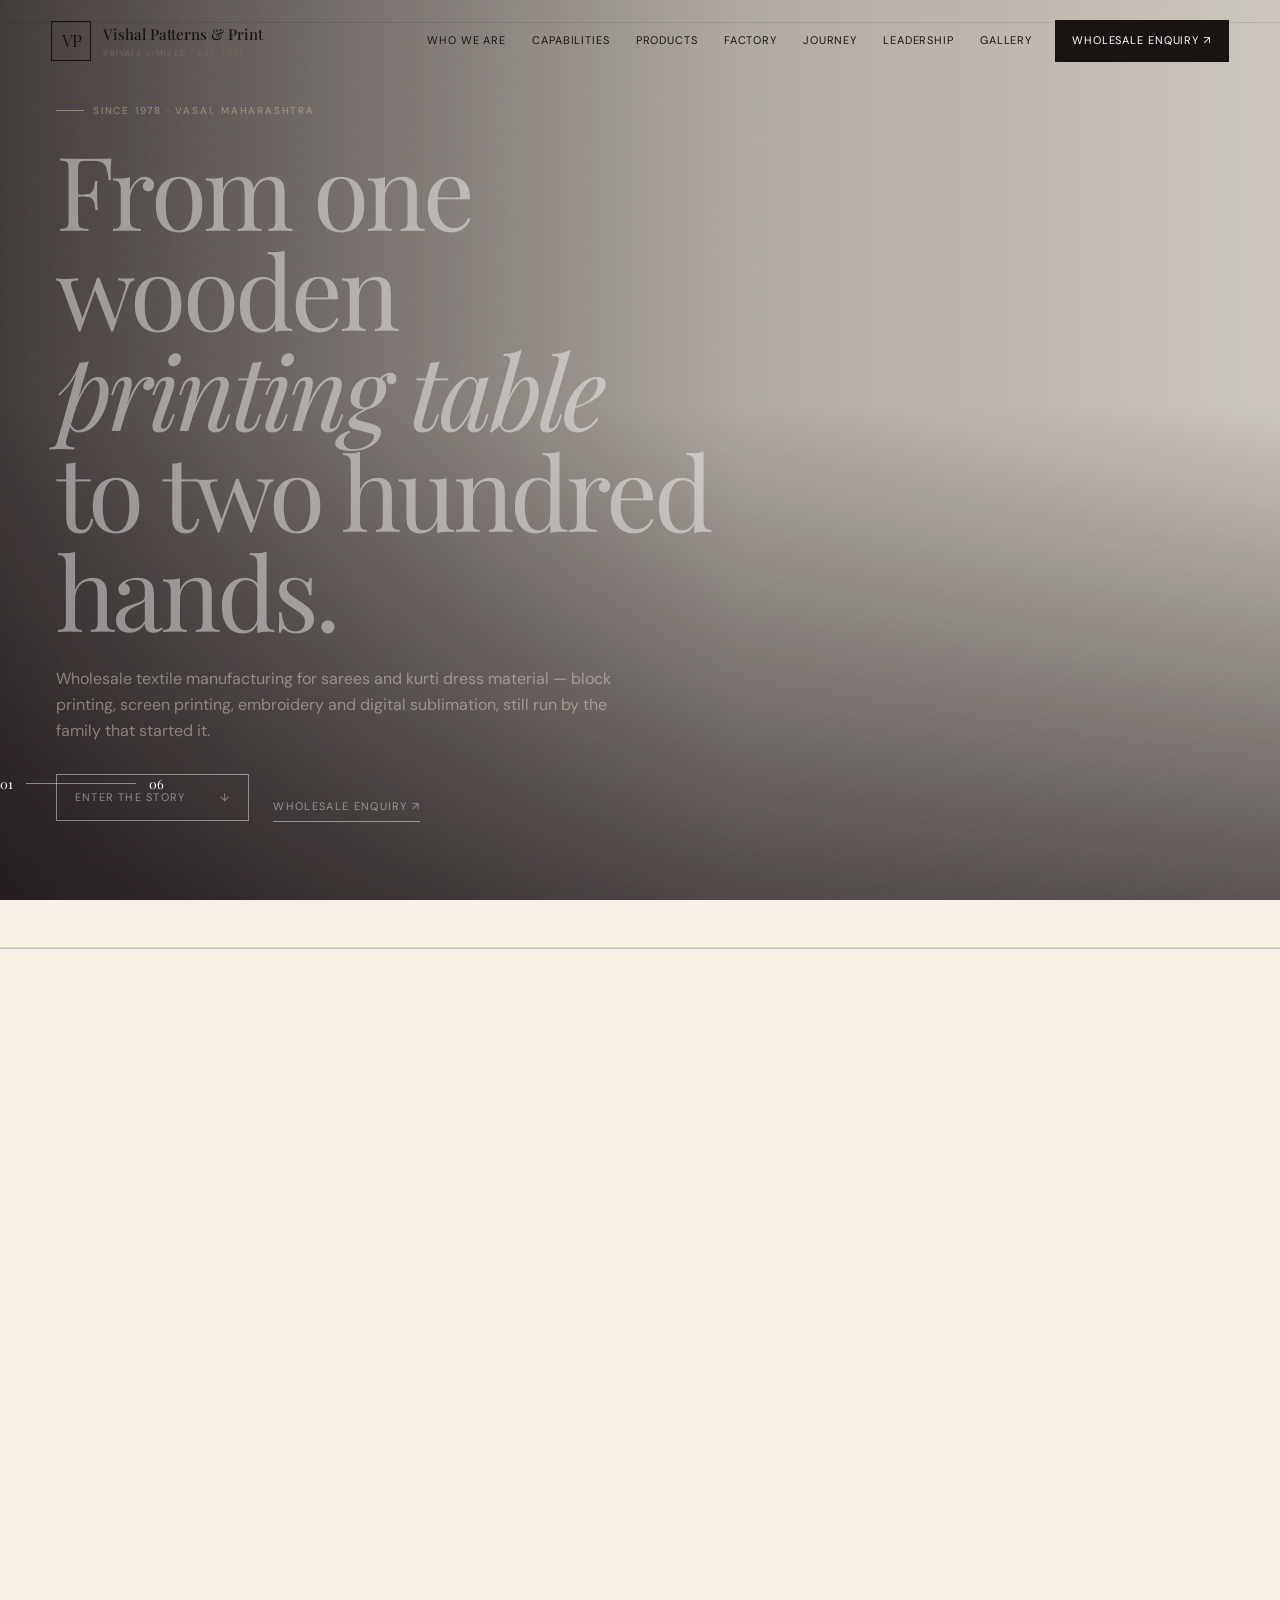
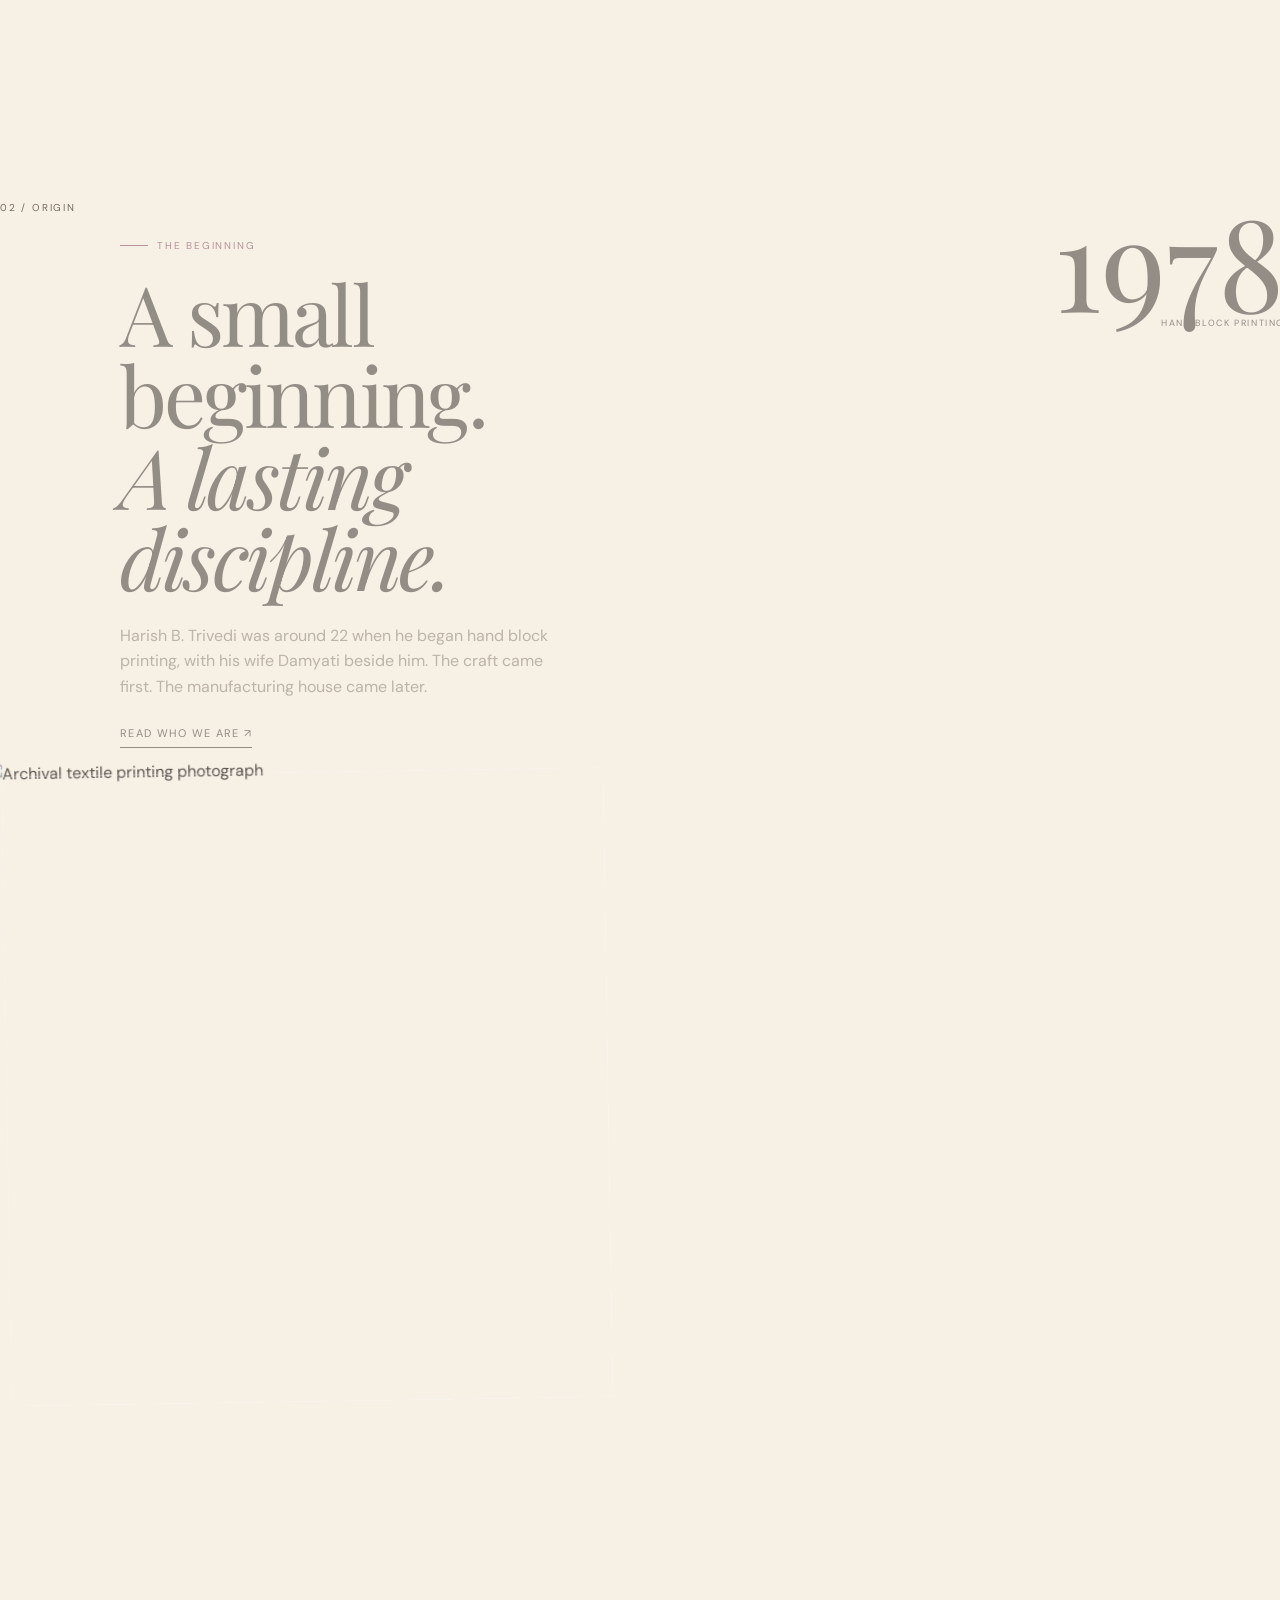
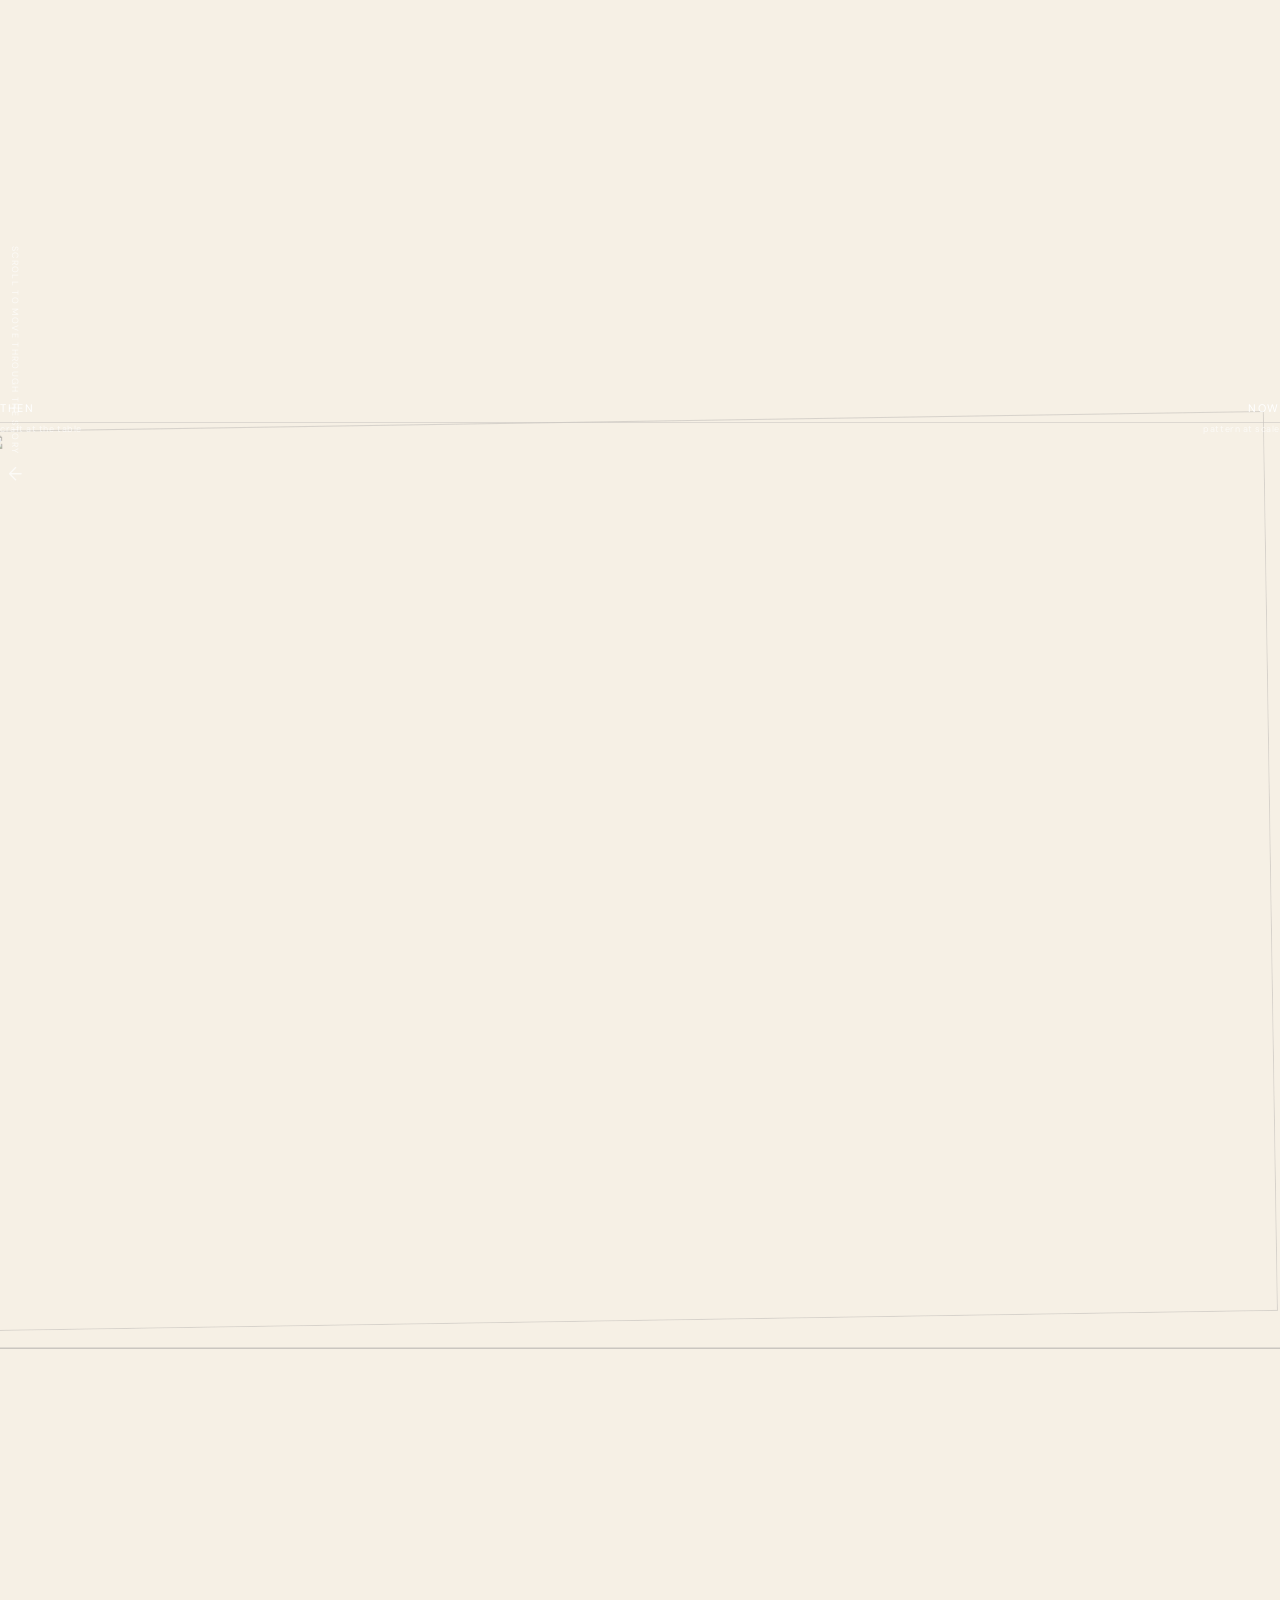
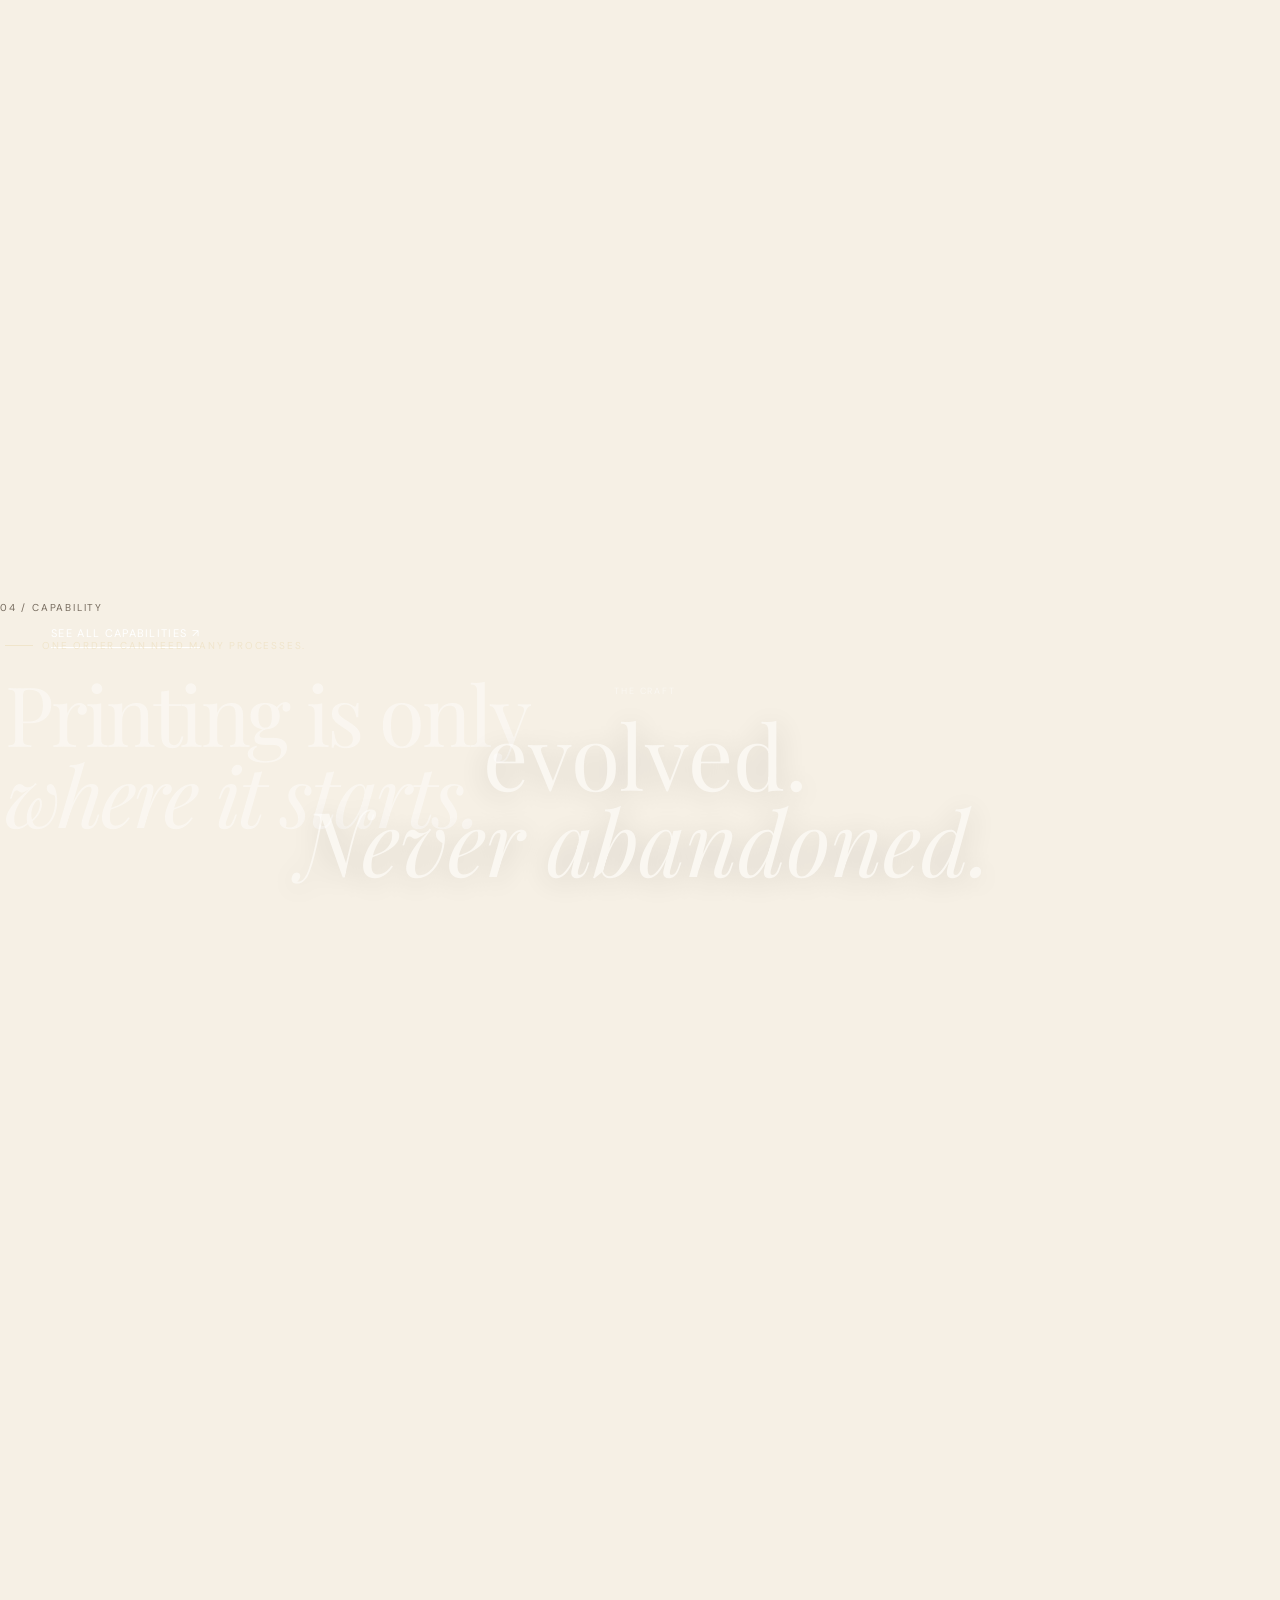
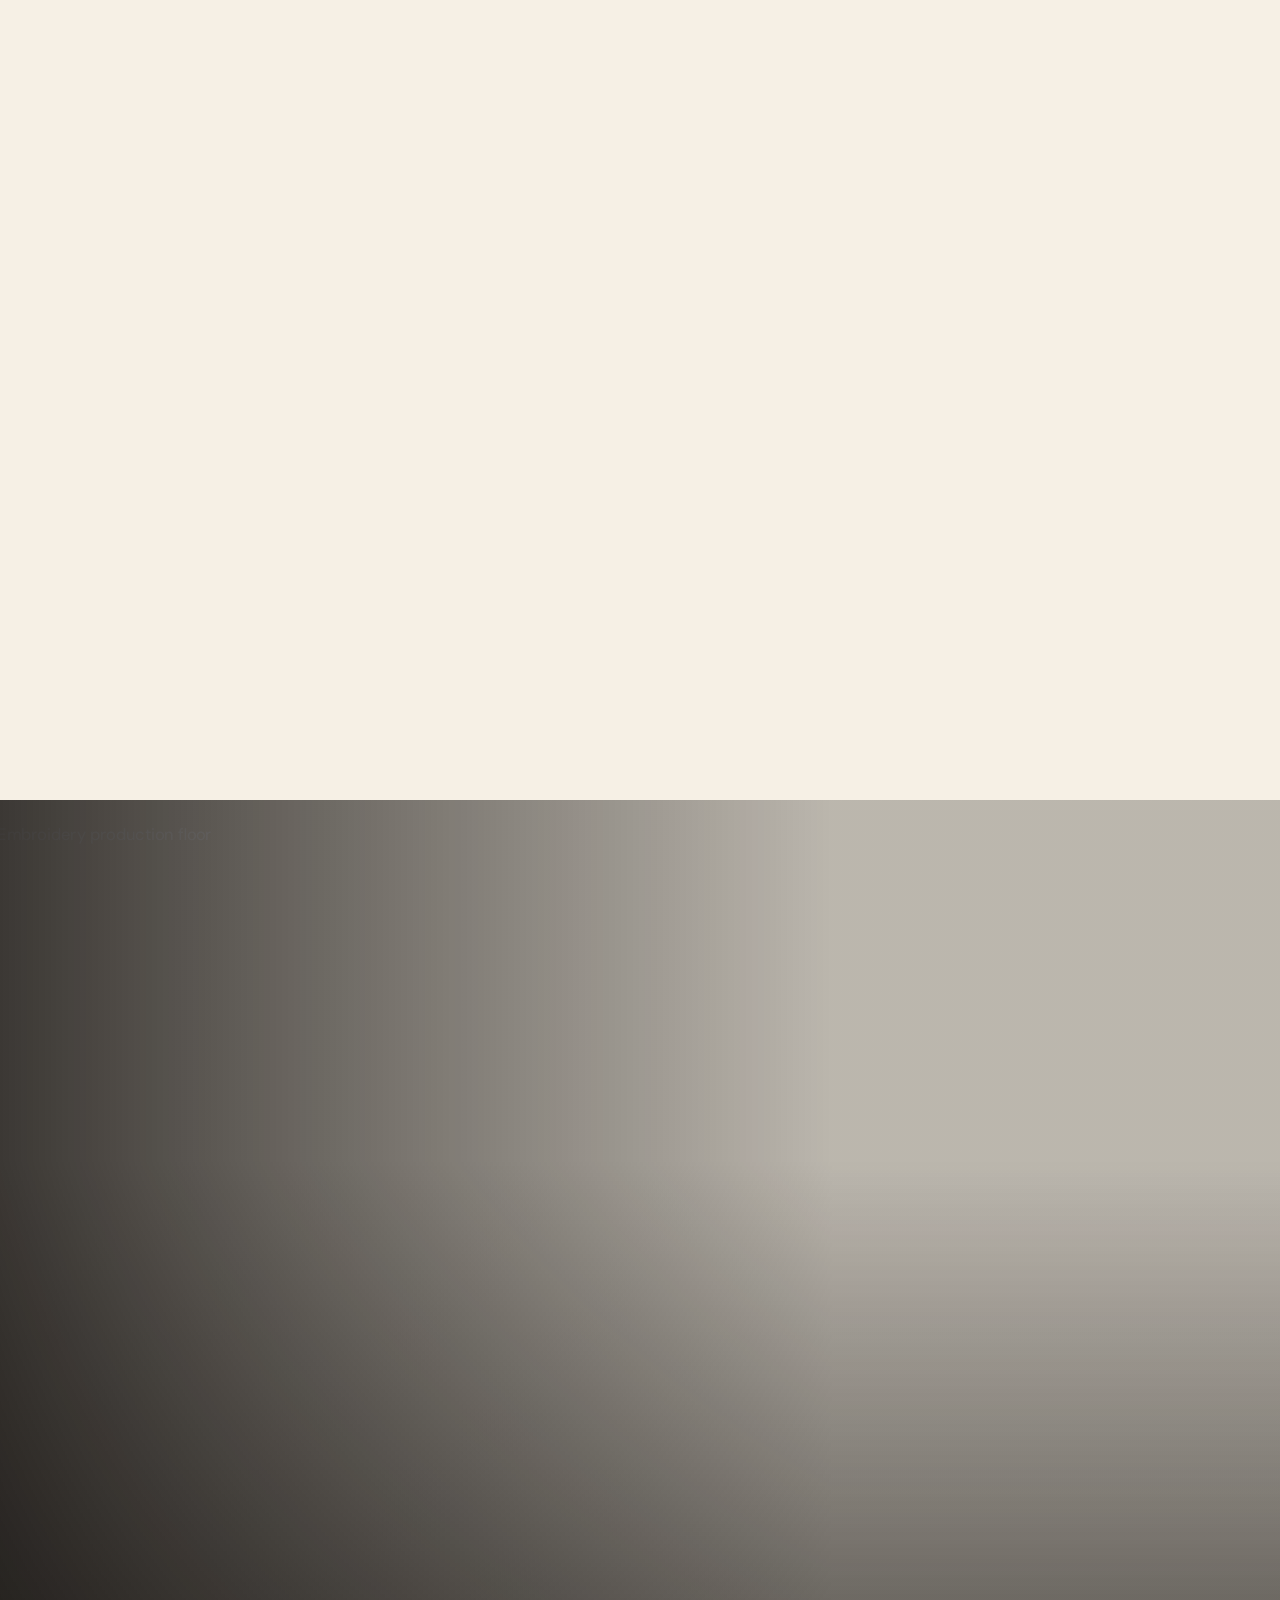
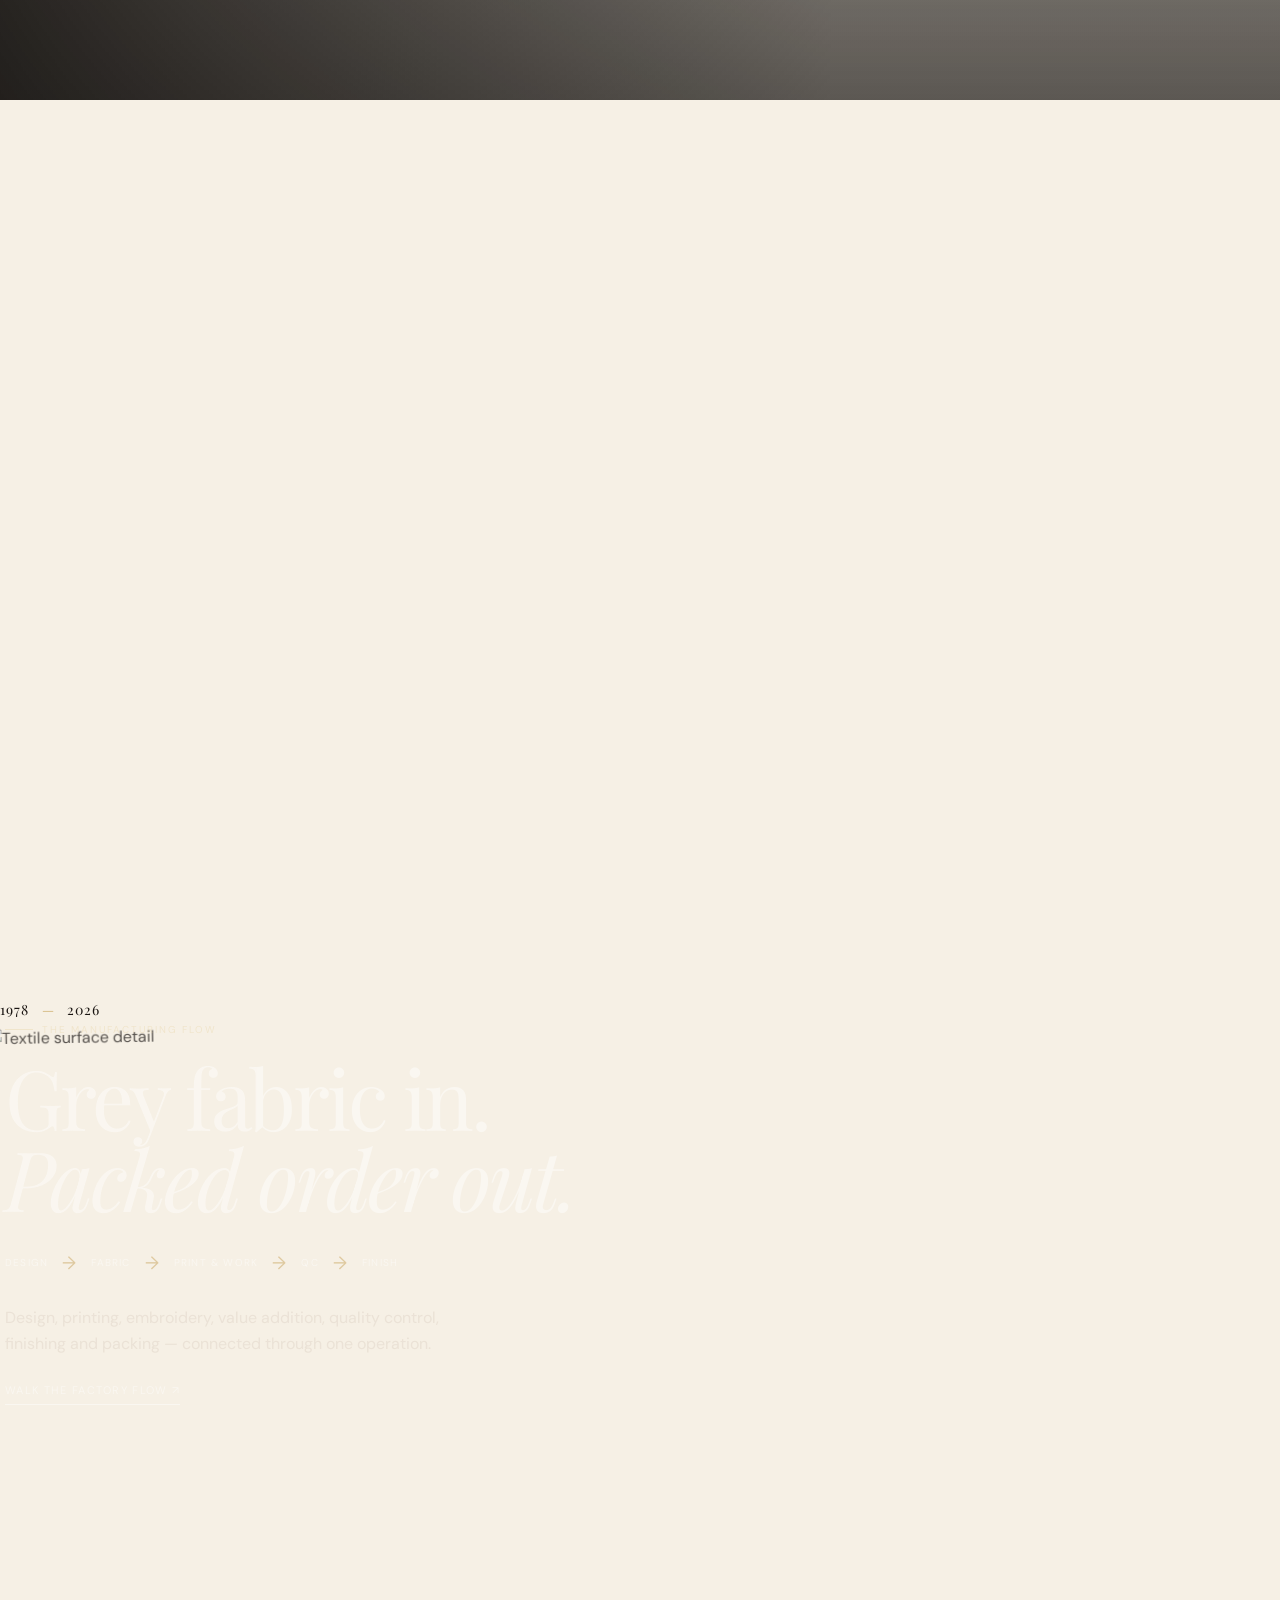
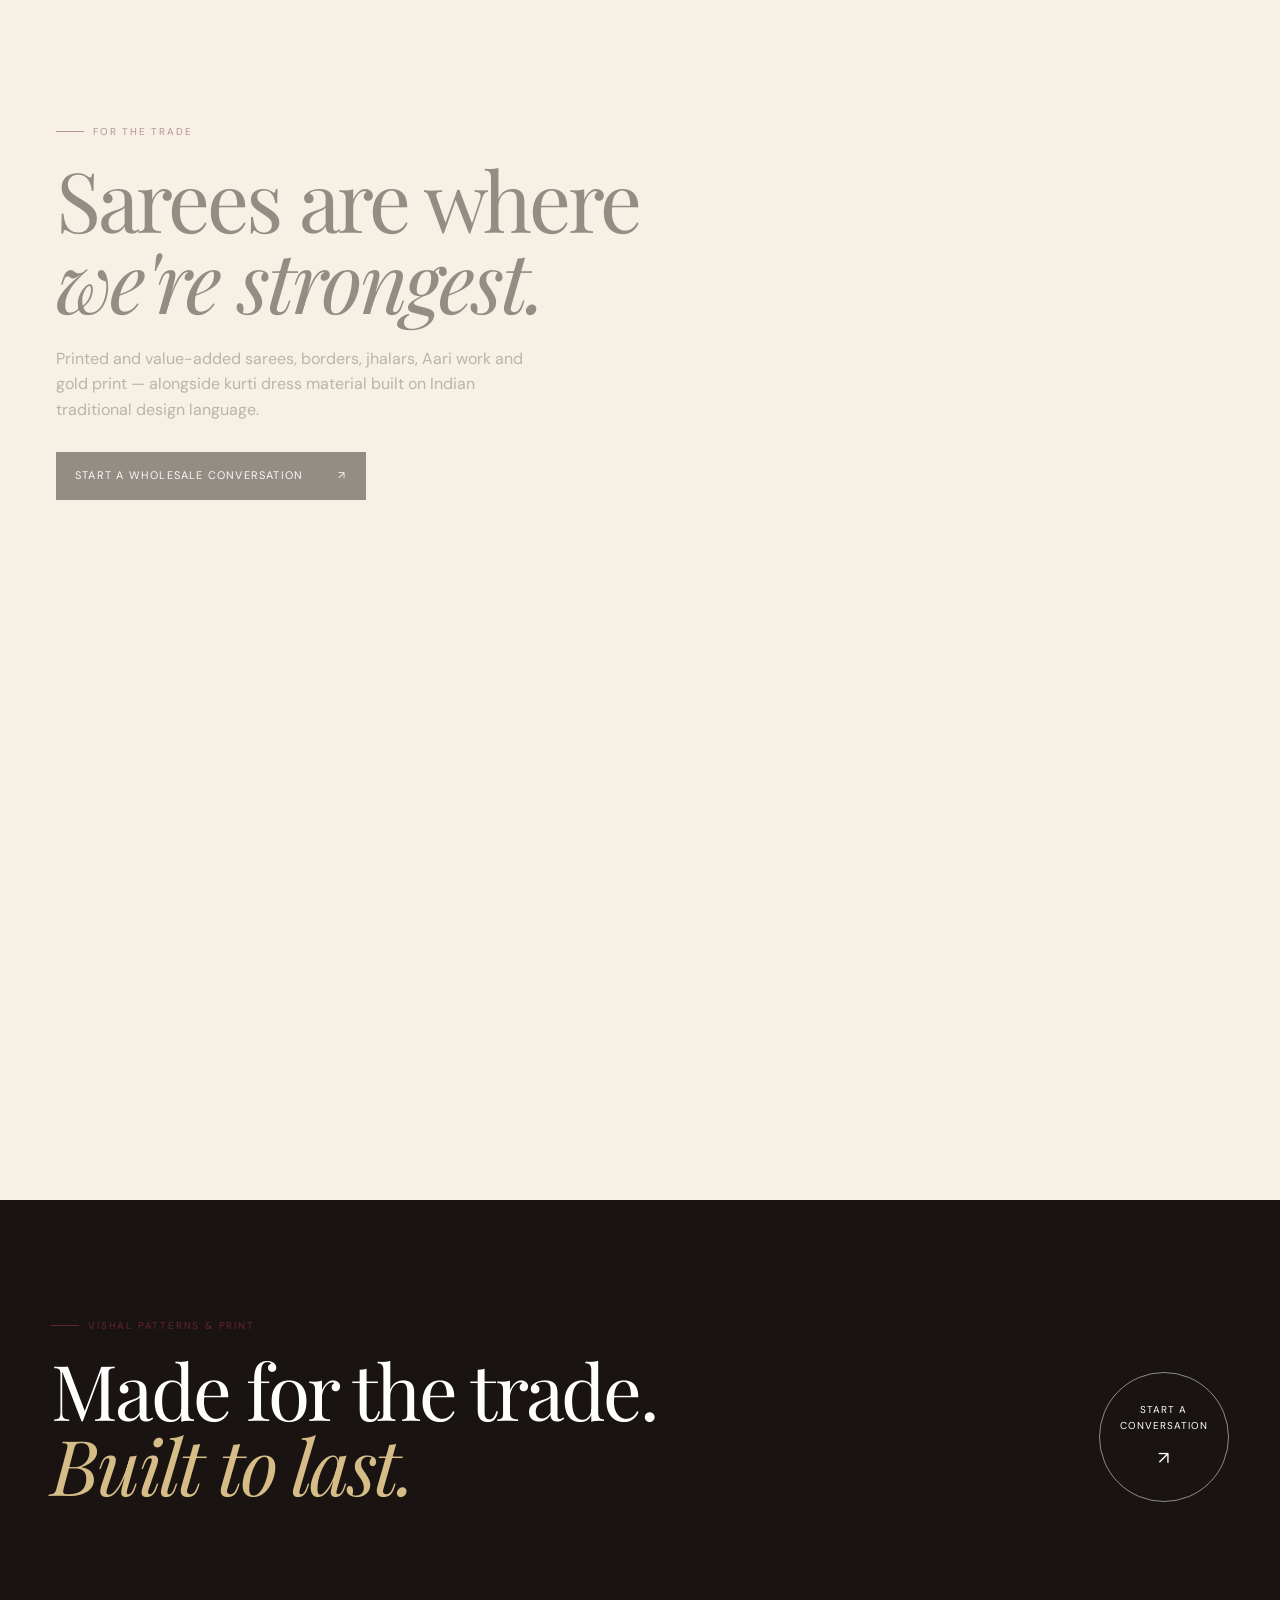
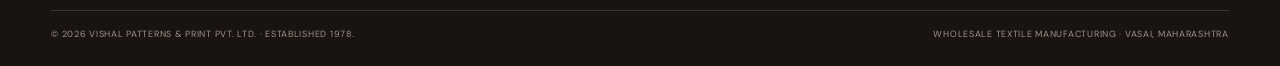
==== index.html @ 8a01917a "Add files via upload" ====
<!doctype html><html lang="en"><head><meta charset="utf-8"><meta name="viewport" content="width=device-width,initial-scale=1"><title>Vishal Patterns & Print — Wholesale Textile Manufacturing Since 1978</title><meta name="description" content="Wholesale saree and kurti fabric manufacturing from Vasai, Maharashtra. A family-run textile manufacturing house since 1978."><link rel="stylesheet" href="style.css"><link rel="preconnect" href="https://fonts.googleapis.com"><link rel="preconnect" href="https://fonts.gstatic.com" crossorigin><link href="https://fonts.googleapis.com/css2?family=DM+Sans:wght@400;500;600&family=Playfair+Display:ital,wght@0,400;0,500;0,600;1,400;1,500&display=swap" rel="stylesheet"></head><body class="home"><nav class="nav" data-nav><a class="brand" href="index.html"><span class="brand-mark">VP</span><span class="brand-copy"><b>Vishal Patterns &amp; Print</b><small>PRIVATE LIMITED · EST. 1978</small></span></a><div class="nav-links"><a href="about.html" class="">Who We Are</a><a href="capabilities.html" class="">Capabilities</a><a href="products.html" class="">Products</a><a href="factory.html" class="">Factory</a><a href="journey.html" class="">Journey</a><a href="leadership.html" class="">Leadership</a><a href="gallery.html" class="">Gallery</a><a href="contact.html" class="nav-cta">Wholesale enquiry <i>↗</i></a></div><button class="nav-burger" aria-label="Open menu"><span></span><span></span><span></span></button></nav><div class="mobile-panel" data-mobile><a href="about.html">Who We Are<span>↗</span></a><a href="capabilities.html">Capabilities<span>↗</span></a><a href="products.html">Products<span>↗</span></a><a href="factory.html">Factory<span>↗</span></a><a href="journey.html">Journey<span>↗</span></a><a href="leadership.html">Leadership<span>↗</span></a><a href="gallery.html">Gallery<span>↗</span></a><a class="mobile-cta" href="contact.html">Wholesale enquiry <span>↗</span></a></div><main><section class="film-hero scene" data-scene data-pin><div class="scene-bg depth-bg"><img src="assets/family-first-factory.jpg" alt=""></div><div class="film-wash"></div><div class="hero-grain"></div><div class="hero-copy depth-fg"><span class="eyebrow light">Since 1978 · Vasai, Maharashtra</span><h1>From one wooden<br><i>printing table</i><br>to two hundred hands.</h1><p>Wholesale textile manufacturing for sarees and kurti dress material — block printing, screen printing, embroidery and digital sublimation, still run by the family that started it.</p><div class="hero-actions"><a class="btn light-btn" href="about.html">Enter the story <span>↓</span></a><a class="text-link light" href="contact.html">Wholesale enquiry ↗</a></div></div><div class="hero-index"><span>01</span><i></i><span>06</span></div><div class="scroll-note"><span>Scroll to move through the story</span><b>↓</b></div></section><section class="cinema scene cream-scene" data-scene data-pin><div class="scene-number">02 / ORIGIN</div><div class="scene-copy left depth-fg"><span class="eyebrow">The beginning</span><h2>A small beginning.<br><i>A lasting discipline.</i></h2><p>Harish B. Trivedi was around 22 when he began hand block printing, with his wife Damyati beside him. The craft came first. The manufacturing house came later.</p><a class="text-link" href="about.html">Read who we are ↗</a></div><div class="origin-photo depth-mid"><img src="assets/block-saree.jpg" alt="Archival textile printing photograph"></div><div class="origin-detail depth-fg"><span>1978</span><small>hand block printing</small></div></section><section class="compare-film scene" data-scene data-pin><div class="compare-old depth-bg"><img src="assets/block-saree.jpg" alt=""></div><div class="compare-new depth-mid"><img src="assets/fabric-detail-01.jpg" alt=""></div><div class="compare-line"></div><div class="compare-label old">THEN <small>craft at the table</small></div><div class="compare-label new">NOW <small>pattern at scale</small></div><div class="compare-title depth-fg"><span>THE CRAFT</span><strong>evolved.<br><i>Never abandoned.</i></strong></div></section><section class="process-film scene wine-scene" data-scene data-pin><div class="scene-number">04 / CAPABILITY</div><div class="process-intro depth-fg"><span class="eyebrow light">One order can need many processes.</span><h2>Printing is only<br><i>where it starts.</i></h2></div><div class="process-stack depth-mid"><article><span>01</span><b>Screen &amp; pigment</b><em>production-scale printing</em></article><article><span>02</span><b>Digital sublimation</b><em>fine, detailed colour</em></article><article><span>03</span><b>Computer embroidery</b><em>borders &amp; motifs</em></article><article><span>04</span><b>Aari &amp; chain stitch</b><em>surface value addition</em></article></div><a class="text-link light process-link" href="capabilities.html">See all capabilities ↗</a></section><section class="factory-film scene" data-scene data-pin><div class="factory-image depth-bg"><img src="assets/embroidery-unit.jpg" alt="Embroidery production floor"></div><div class="factory-overlay"></div><div class="factory-copy depth-fg"><span class="eyebrow light">The manufacturing flow</span><h2>Grey fabric in.<br><i>Packed order out.</i></h2><div class="flow-line"><span>Design</span><i>→</i><span>Fabric</span><i>→</i><span>Print &amp; work</span><i>→</i><span>QC</span><i>→</i><span>Finish</span></div><p>Design, printing, embroidery, value addition, quality control, finishing and packing — connected through one operation.</p><a class="text-link light" href="factory.html">Walk the factory flow ↗</a></div></section><section class="final-film scene cream-scene" data-scene data-pin><div class="final-art depth-mid"><img src="assets/fabric-detail-02.jpg" alt="Textile surface detail"></div><div class="final-copy depth-fg"><span class="eyebrow">For the trade</span><h2>Sarees are where<br><i>we're strongest.</i></h2><p>Printed and value-added sarees, borders, jhalars, Aari work and gold print — alongside kurti dress material built on Indian traditional design language.</p><a class="btn dark-btn" href="contact.html">Start a wholesale conversation <span>↗</span></a></div><div class="final-year">1978 <span>—</span> 2026</div></section></main><footer class="footer"><div class="footer-top"><div><span class="eyebrow">Vishal Patterns &amp; Print</span><h2>Made for the trade.<br><em>Built to last.</em></h2></div><a class="circle-cta" href="contact.html"><span>Start a<br>conversation</span><b>↗</b></a></div><div class="footer-bottom"><span>© 2026 Vishal Patterns &amp; Print Pvt. Ltd. · Established 1978.</span><span>Wholesale textile manufacturing · Vasai, Maharashtra</span></div></footer><script src="main.js"></script></body></html>
---- style.css ----
:root{--ink:#191411;--paper:#f6f0e5;--cream:#e9ddc6;--wine:#67213f;--wine2:#3f1429;--gold:#c29a4b;--muted:#756a5d;--line:rgba(25,20,17,.16);--serif:"Playfair Display",Georgia,serif;--sans:"DM Sans",Arial,sans-serif;--ease:cubic-bezier(.16,.8,.2,1);--nav:82px;--pad:clamp(22px,4vw,64px)}
*{box-sizing:border-box}html{scroll-behavior:auto;background:var(--paper)}body{margin:0;background:var(--paper);color:var(--ink);font-family:var(--sans);font-size:16px;line-height:1.6;-webkit-font-smoothing:antialiased;overflow-x:hidden}body.menu-open{overflow:hidden}a{text-decoration:none;color:inherit}button,input,textarea{font:inherit}img{display:block;width:100%;height:100%;object-fit:cover}::selection{background:var(--wine);color:#fff}.nav{height:var(--nav);position:fixed;inset:0 0 auto;z-index:1000;display:flex;align-items:center;justify-content:space-between;padding:0 var(--pad);color:var(--ink);mix-blend-mode:normal;transition:background .5s,border .5s,transform .5s}.nav.scrolled{background:rgba(246,240,229,.88);backdrop-filter:blur(18px);border-bottom:1px solid var(--line)}.brand{display:flex;align-items:center;gap:12px}.brand-mark,.thank-mark{display:grid;place-items:center;width:40px;height:40px;border:1px solid currentColor;font-family:var(--serif);font-size:17px;letter-spacing:-.08em}.brand-copy{display:flex;flex-direction:column;line-height:1.05}.brand-copy b{font:500 15px var(--serif)}.brand-copy small{font-size:8px;letter-spacing:.18em;color:var(--muted);margin-top:5px}.nav-links{display:flex;align-items:center;gap:4px}.nav-links a{font-size:11px;letter-spacing:.08em;text-transform:uppercase;padding:12px 11px;position:relative}.nav-links a:not(.nav-cta):after{content:"";position:absolute;left:11px;right:11px;bottom:7px;height:1px;background:currentColor;transform:scaleX(0);transform-origin:left;transition:transform .35s var(--ease)}.nav-links a:hover:after,.nav-links a.is-active:after{transform:scaleX(1)}.nav-cta{background:var(--ink);color:#fff;padding:12px 17px!important;margin-left:8px}.nav-cta:hover{background:var(--wine)}.nav-burger{display:none;border:0;background:transparent;padding:8px}.nav-burger span{display:block;width:25px;height:1px;background:currentColor;margin:5px 0}.mobile-panel{display:none}
.eyebrow{font-size:10px;letter-spacing:.18em;text-transform:uppercase;color:var(--wine);display:inline-flex;align-items:center;gap:9px}.eyebrow:before{content:"";width:28px;height:1px;background:currentColor}.eyebrow.light{color:#ead8ad}.text-link{font-size:11px;text-transform:uppercase;letter-spacing:.12em;display:inline-flex;gap:8px;border-bottom:1px solid currentColor;padding-bottom:5px;margin-top:25px}.text-link.light{color:#fff}.btn{display:inline-flex;align-items:center;justify-content:space-between;gap:35px;padding:14px 18px;border:1px solid var(--ink);font-size:11px;text-transform:uppercase;letter-spacing:.11em;transition:transform .35s var(--ease),background .35s,color .35s}.btn:hover{transform:translateY(-3px)}.light-btn{border-color:#fff;color:#fff}.light-btn:hover{background:#fff;color:var(--ink)}.dark-btn{background:var(--ink);color:#fff}.dark-btn:hover{background:var(--wine)}h1,h2,h3,p{margin:0}h1,h2,h3{font-family:var(--serif);font-weight:400;letter-spacing:-.035em;line-height:.98}h1{font-size:clamp(54px,8vw,132px)}h2{font-size:clamp(45px,6.5vw,102px)}h3{font-size:clamp(24px,2.5vw,36px)}i{font-style:italic;font-weight:400}.scene{position:relative;min-height:100vh;overflow:hidden}.film-hero{height:100vh;background:#201419;color:#fff}.scene-bg,.factory-image,.story-image,.value-photo,.qc-image,.product-hero{position:absolute;inset:-7%;height:114%;will-change:transform}.scene-bg img,.factory-image img,.story-image img,.value-photo img,.qc-image img,.product-hero img{filter:saturate(.82)}.film-wash{position:absolute;inset:0;background:linear-gradient(90deg,rgba(15,8,11,.78),rgba(15,8,11,.3) 58%,rgba(15,8,11,.18)),linear-gradient(0deg,rgba(15,8,11,.6),transparent 55%)}.hero-grain{position:absolute;inset:0;opacity:.11;background-image:url("data:image/svg+xml,%3Csvg viewBox='0 0 160 160' xmlns='http://www.w3.org/2000/svg'%3E%3Cfilter id='n'%3E%3CfeTurbulence type='fractalNoise' baseFrequency='.9' numOctaves='3' stitchTiles='stitch'/%3E%3C/filter%3E%3Crect width='100%25' height='100%25' filter='url(%23n)' opacity='.28'/%3E%3C/svg%3E");mix-blend-mode:soft-light}.hero-copy{position:absolute;z-index:4;left:var(--pad);bottom:10vh;max-width:980px}.hero-copy h1{max-width:12ch;margin:20px 0 26px}.hero-copy p{max-width:570px;color:#eee4d7;font-size:16px}.hero-actions{display:flex;gap:24px;align-items:center;margin-top:30px}.hero-index{position:absolute;right:var(--pad);bottom:12vh;z-index:5;display:flex;align-items:center;gap:13px;font:13px var(--serif)}.hero-index i{width:110px;height:1px;background:rgba(255,255,255,.45)}.scroll-note{position:absolute;right:var(--pad);top:50%;writing-mode:vertical-rl;display:flex;gap:12px;align-items:center;font-size:9px;letter-spacing:.15em;text-transform:uppercase;opacity:.7}.scroll-note b{font-size:18px;font-weight:400}.cinema{background:var(--cream)}.scene-number{position:absolute;top:8vh;left:var(--pad);font-size:10px;letter-spacing:.18em;color:var(--muted)}.scene-copy{position:absolute;z-index:5;left:9vw;top:22vh;width:min(45vw,590px)}.scene-copy h2{margin:18px 0 25px}.scene-copy p{max-width:430px;color:var(--muted)}.origin-photo{position:absolute;z-index:2;width:min(47vw,650px);height:70vh;right:11vw;top:15vh;transform:rotate(3deg)}.origin-photo:after{content:"";position:absolute;inset:0;border:1px solid rgba(255,255,255,.3);transform:translate(15px,15px)}.origin-detail{position:absolute;z-index:5;right:7vw;bottom:12vh;text-align:right}.origin-detail span{display:block;font:clamp(70px,10vw,150px) var(--serif);line-height:.75}.origin-detail small{font-size:9px;letter-spacing:.18em;text-transform:uppercase}.compare-film{height:180vh;background:#15100e;color:#fff}.compare-old,.compare-new{position:absolute;inset:0;will-change:clip-path,transform}.compare-old img,.compare-new img{filter:sepia(.16) saturate(.8)}.compare-new{clip-path:inset(0 0 0 100%)}.compare-line{position:absolute;top:0;bottom:0;left:0;width:2px;background:var(--gold);z-index:6;box-shadow:0 0 30px rgba(194,154,75,.55)}.compare-label{position:absolute;z-index:7;bottom:9vh;font-size:11px;letter-spacing:.15em}.compare-label small{display:block;font-size:9px;letter-spacing:.06em;opacity:.65;margin-top:4px}.compare-label.old{left:var(--pad)}.compare-label.new{right:var(--pad);text-align:right}.compare-title{position:absolute;z-index:8;left:50%;top:47%;transform:translate(-50%,-50%);text-align:center;text-shadow:0 4px 30px rgba(0,0,0,.35)}.compare-title span{display:block;font-size:9px;letter-spacing:.2em;margin-bottom:15px}.compare-title strong{font:400 clamp(48px,7vw,110px)/.92 var(--serif)}.wine-scene{background:var(--wine);color:#f8eee5}.wine-scene h1,.wine-scene h2,.wine-scene h3{color:#fff}.process-intro{position:absolute;left:var(--pad);top:18vh;z-index:5}.process-intro h2{margin-top:18px}.process-stack{position:absolute;right:8vw;top:17vh;width:min(42vw,560px);z-index:5}.process-stack article{display:grid;grid-template-columns:45px 1fr auto;align-items:end;border-bottom:1px solid rgba(255,255,255,.24);padding:18px 0;gap:12px;transform-origin:left}.process-stack span{font:14px var(--serif);color:#d9bc78}.process-stack b{font:500 17px var(--serif)}.process-stack em{font-size:9px;text-transform:uppercase;letter-spacing:.08em;opacity:.65;font-style:normal}.process-link{position:absolute;left:var(--pad);bottom:10vh}.factory-film{background:#201a17;color:#fff}.factory-overlay{position:absolute;inset:0;background:linear-gradient(90deg,rgba(13,10,8,.8),rgba(13,10,8,.25) 65%),linear-gradient(0deg,rgba(13,10,8,.55),transparent 60%)}.factory-copy{position:absolute;left:var(--pad);top:22vh;z-index:5}.factory-copy h2{margin:18px 0 30px}.factory-copy p{max-width:460px;color:#ddd1c4;margin-top:28px}.flow-line{display:flex;align-items:center;gap:14px;flex-wrap:wrap;font-size:10px;text-transform:uppercase;letter-spacing:.12em}.flow-line i{color:var(--gold);font-size:18px}.final-film{background:var(--cream)}.final-art{position:absolute;width:52vw;height:78vh;right:0;top:11vh;overflow:hidden}.final-art img{filter:saturate(.72)}.final-copy{position:absolute;left:var(--pad);top:25vh;z-index:5;width:min(54vw,700px)}.final-copy h2{margin:18px 0 25px}.final-copy p{max-width:480px;color:var(--muted);margin-bottom:30px}.final-year{position:absolute;right:var(--pad);bottom:9vh;font:14px var(--serif);letter-spacing:.08em}.final-year span{color:var(--gold);margin:0 8px}.page-intro{min-height:112vh;background:var(--paper);padding:calc(var(--nav) + 11vh) var(--pad) 8vh}.intro-grid{position:relative;z-index:5;width:min(60vw,850px)}.intro-grid h1{margin:20px 0 28px}.intro-grid p{width:min(500px,100%);color:var(--muted);font-size:17px}.intro-image{position:absolute;z-index:2;right:5vw;bottom:8vh;width:34vw;height:65vh;transform:rotate(2.5deg);overflow:hidden}.intro-image:before{content:"";position:absolute;inset:0;border:1px solid rgba(255,255,255,.4);z-index:2}.story-split{background:var(--cream)}.story-panel{position:absolute;z-index:5;left:56vw;top:19vh;width:34vw}.story-panel h2{margin:20px 0 25px}.story-panel p{color:var(--muted);max-width:480px;margin-bottom:18px}.people-film{background:var(--ink);color:#fff;min-height:130vh}.people-film h2{color:#fff}.people-head{position:absolute;left:var(--pad);top:15vh;z-index:6}.people-rail{position:absolute;top:43vh;left:14vw;display:flex;gap:3vw;width:78vw}.people-rail article{width:25vw;flex:none}.portrait{height:42vh;overflow:hidden;margin-bottom:16px}.people-rail article:nth-child(2){transform:translateY(-12vh)}.people-rail article:nth-child(3){transform:translateY(5vh)}.people-rail span,.lead-cards article>span{font-size:9px;letter-spacing:.16em;color:var(--gold)}.people-rail h3{margin:9px 0}.people-rail p{font-size:13px;color:#bdb1a4}.manifesto{padding:20vh var(--pad);background:var(--wine);color:#fff}.manifesto h2{color:#fff;margin:22px 0}.manifesto p{max-width:600px;color:#e7d6d7}.cap-film{background:var(--ink);color:#fff;min-height:150vh}.cap-title{position:absolute;left:var(--pad);top:15vh;z-index:5}.cap-title h2{margin-top:16px;color:#fff}.cap-orbit{position:absolute;inset:40vh 7vw 10vh;display:grid;grid-template-columns:repeat(3,1fr);gap:1px;background:rgba(255,255,255,.18)}.cap-orbit article{background:var(--ink);padding:26px;display:flex;flex-direction:column;justify-content:space-between;min-height:240px}.cap-orbit article span{font:14px var(--serif);color:var(--gold)}.cap-orbit article h3{color:#fff;margin-top:30px}.cap-orbit article p{font-size:12px;color:#aaa098;margin-top:18px}.value-film{background:var(--cream)}.value-copy{position:absolute;left:52vw;top:22vh;z-index:5;width:38vw}.value-copy h2{margin:18px 0 25px}.value-copy p{color:var(--muted);max-width:470px}.design-film{background:var(--wine2);color:#fff}.design-copy{position:absolute;left:var(--pad);top:17vh;z-index:6}.design-copy h2{margin-top:18px;color:#fff}.design-grid{position:absolute;left:42vw;right:var(--pad);top:18vh;display:flex;flex-direction:column;gap:0}.design-grid div{border-top:1px solid rgba(255,255,255,.24);padding:28px 0}.design-grid div:last-child{border-bottom:1px solid rgba(255,255,255,.24)}.design-grid span{font-size:9px;letter-spacing:.17em;color:#d6b87b}.design-grid h3{color:#fff;margin-top:8px}.closing-strip{min-height:80vh;padding:18vh var(--pad)}.closing-strip h2{margin:20px 0 35px}.factory-sequence{min-height:125vh}.sequence-copy{position:absolute;left:var(--pad);top:18vh;width:47vw}.sequence-copy h2{margin:18px 0 24px}.sequence-copy p{max-width:520px;color:#e4d8d0;margin-top:14px}.sequence-steps{position:absolute;right:11vw;top:19vh;display:flex;flex-direction:column;align-items:flex-end;gap:8px;font-size:12px;letter-spacing:.18em}.sequence-steps i{font-size:22px;color:var(--gold);font-style:normal}.qc-film{background:var(--cream)}.qc-copy{position:absolute;left:var(--pad);top:22vh;width:48vw}.qc-copy h2{margin:18px 0 24px}.qc-copy p{color:var(--muted);max-width:510px}.qc-count{position:absolute;right:9vw;bottom:12vh;text-align:right}.qc-count strong{display:block;font:clamp(100px,17vw,230px) var(--serif);line-height:.7}.qc-count span{font-size:10px;letter-spacing:.18em;text-transform:uppercase}.journey-film{background:var(--paper);min-height:185vh}.journey-line{position:absolute;left:18vw;top:15vh;bottom:12vh;width:1px;background:var(--line)}.journey-line:after{content:"";position:absolute;top:0;left:-1px;width:3px;height:35%;background:var(--wine);transform-origin:top}.journey-item{position:absolute;width:34vw}.journey-item span{font-size:9px;letter-spacing:.18em;color:var(--wine)}.journey-item h2{font-size:clamp(35px,4.5vw,70px);margin:12px 0}.journey-item p{color:var(--muted);max-width:420px}.j1{left:23vw;top:14vh}.j2{right:9vw;top:43vh}.j3{left:23vw;top:75vh}.j4{right:9vw;top:108vh}.j5{left:23vw;top:142vh}.two-eras{padding:17vh var(--pad);color:#fff}.eras{display:grid;grid-template-columns:1fr 1fr;gap:1px;margin-top:80px;background:rgba(255,255,255,.22)}.eras>div{padding:50px 40px;min-height:45vh}.eras small{font-size:9px;letter-spacing:.2em;color:#d5b774}.eras h2{color:#fff;margin-top:15px}.lead-film{background:var(--ink);color:#fff;min-height:150vh}.lead-head{position:absolute;left:var(--pad);top:14vh;z-index:5}.lead-head h2{color:#fff;margin-top:20px}.lead-cards{position:absolute;top:35vh;left:36vw;right:var(--pad);display:grid;grid-template-columns:1fr 1fr;gap:30px}.lead-cards article{border-top:1px solid rgba(255,255,255,.2);padding-top:14px}.lead-cards article div{height:31vh;overflow:hidden;margin-bottom:14px}.lead-cards article:nth-child(2){transform:translateY(12vh)}.lead-cards article:nth-child(4){transform:translateY(9vh)}.lead-cards h3{color:#fff;margin:8px 0}.lead-cards p{font-size:12px;color:#b8ada0}.lead-quote{padding:20vh var(--pad);background:var(--cream)}.lead-quote h2{margin:20px 0 25px}.lead-quote p{max-width:620px;color:var(--muted)}.gallery-film{background:var(--paper);padding:12vh var(--pad)}.gallery-toolbar{display:flex;gap:20px;position:relative;z-index:6;margin-bottom:40px}.gallery-toolbar button{border:0;background:none;border-bottom:1px solid transparent;padding:6px 0;font-size:10px;text-transform:uppercase;letter-spacing:.12em}.gallery-toolbar button.is-active{border-color:var(--wine);color:var(--wine)}.gallery-wall{display:grid;grid-template-columns:repeat(12,1fr);gap:12px}.gallery-wall figure{margin:0;position:relative;overflow:hidden}.gallery-wall figure:nth-child(1){grid-column:span 7;height:72vh}.gallery-wall figure:nth-child(2){grid-column:span 5;height:50vh}.gallery-wall figure:nth-child(3){grid-column:span 5;height:62vh}.gallery-wall figure:nth-child(4){grid-column:span 7;height:50vh}.gallery-wall figure:nth-child(5){grid-column:span 4;height:55vh}.gallery-wall figure:nth-child(6){grid-column:span 8;height:55vh}.gallery-wall figure img{transition:transform 1.2s var(--ease);filter:saturate(.8)}.gallery-wall figure:hover img{transform:scale(1.06)}figcaption{position:absolute;left:14px;bottom:12px;color:#fff;font-size:10px;letter-spacing:.1em;text-transform:uppercase;text-shadow:0 1px 12px #000}.contact-film{min-height:100vh;background:var(--wine);color:#fff}.contact-title{position:absolute;left:var(--pad);top:22vh;width:58vw;z-index:5}.contact-title h1{color:#fff;margin:20px 0 26px}.contact-title p{max-width:500px;color:#eadbd4}.contact-art{position:absolute;right:6vw;top:14vh;width:38vw;height:70vh;transform:rotate(3deg)}.contact-form{min-height:110vh;background:var(--cream);display:grid;grid-template-columns:1fr 1fr;gap:8vw;padding:15vh var(--pad)}.contact-info h2{margin:20px 0 30px}.contactlist{display:flex;flex-direction:column;gap:22px}.contactlist a,.contactlist div{display:flex;flex-direction:column;border-top:1px solid var(--line);padding-top:13px}.contactlist small{font-size:9px;text-transform:uppercase;letter-spacing:.16em;color:var(--muted)}.contactlist strong{font:18px var(--serif);margin-top:5px;max-width:500px}.enquiry{display:flex;flex-direction:column;gap:20px}.enquiry label{font-size:9px;letter-spacing:.16em;text-transform:uppercase;border-bottom:1px solid rgba(25,20,17,.35);padding-bottom:8px}.enquiry input,.enquiry textarea{display:block;width:100%;border:0;background:transparent;outline:0;padding:10px 0 5px;font-size:16px;letter-spacing:normal}.enquiry textarea{height:130px;resize:vertical}.enquiry button{align-self:flex-start;border:1px solid var(--ink);background:var(--ink);color:#fff;padding:15px 20px;font-size:10px;text-transform:uppercase;letter-spacing:.12em;display:flex;gap:35px}.footer{background:var(--ink);color:#fff;padding:12vh var(--pad) 25px}.footer-top{display:flex;justify-content:space-between;align-items:flex-end;gap:40px}.footer h2{color:#fff;margin-top:18px;font-size:clamp(48px,6vw,90px)}.footer h2 em{color:#d6bd88}.circle-cta{width:130px;height:130px;border:1px solid rgba(255,255,255,.5);border-radius:50%;display:flex;flex-direction:column;align-items:center;justify-content:center;text-align:center;gap:10px;font-size:10px;text-transform:uppercase;letter-spacing:.1em;transition:transform .5s var(--ease),background .5s}.circle-cta b{font-size:18px;font-weight:400}.circle-cta:hover{transform:rotate(8deg) scale(1.05);background:var(--wine)}.footer-bottom{margin-top:12vh;border-top:1px solid rgba(255,255,255,.15);padding-top:16px;display:flex;justify-content:space-between;gap:20px;color:#9e9389;font-size:9px;letter-spacing:.08em;text-transform:uppercase}.thank{background:var(--ink);color:#fff}.thank-film{min-height:100vh;display:flex;flex-direction:column;justify-content:center;padding:var(--pad);max-width:900px}.thank-mark{margin-bottom:40px}.thank-film h1{color:#fff;margin:18px 0 24px}.thank-film p{max-width:520px;color:#b9aea2;margin-bottom:25px}
.scene [data-reveal],.scene .depth-fg,.scene .depth-mid,.scene .depth-bg{will-change:transform,opacity}.scene:not(.active) .depth-fg{opacity:.45}.scene:not(.active) .depth-mid{opacity:.72}
.archive-film{background:var(--cream);color:var(--ink)}.archive-heading{position:absolute;left:var(--pad);top:15vh;z-index:6;width:min(38vw,520px)}.archive-heading h2{margin:18px 0 22px}.archive-heading p{max-width:430px;color:var(--muted)}.archive-strip{position:absolute;left:42vw;right:var(--pad);top:14vh;bottom:8vh;display:grid;grid-template-columns:1.05fr .8fr .7fr;gap:18px;align-items:center}.archive-strip figure{margin:0;overflow:hidden;position:relative;background:var(--paper);border:1px solid rgba(28,23,18,.14)}.archive-strip figure:nth-child(1){height:72vh;transform:rotate(-2deg)}.archive-strip figure:nth-child(2){height:52vh;transform:translateY(8vh) rotate(1.5deg)}.archive-strip figure:nth-child(3){height:62vh;transform:translateY(-4vh) rotate(-1deg)}.archive-strip img{width:100%;height:100%;object-fit:cover;filter:saturate(.78) sepia(.08)}.archive-strip figcaption{position:absolute;left:12px;bottom:10px;background:rgba(247,241,227,.88);padding:5px 8px;font-size:9px;letter-spacing:.12em;text-transform:uppercase}.journey-photo{margin:16px 0 0;width:min(250px,38vw);height:20vh;overflow:hidden;border:1px solid rgba(28,23,18,.18)}.journey-photo img{width:100%;height:100%;object-fit:cover;filter:saturate(.72) sepia(.1)}.journey-item.j2 .journey-photo{transform:translateX(5vw) rotate(1deg)}.journey-item.j3 .journey-photo{transform:translateX(2vw) rotate(-1.5deg)}
@media(max-width:900px){:root{--nav:70px}.nav{padding:0 20px}.nav-links{display:none}.nav-burger{display:block}.mobile-panel{position:fixed;inset:0;z-index:900;background:var(--ink);color:#fff;display:flex;flex-direction:column;justify-content:center;padding:80px 26px 30px;transform:translateY(-100%);transition:transform .55s var(--ease);overflow:auto}.mobile-panel.open{transform:translateY(0)}.mobile-panel a{font:32px var(--serif);padding:13px 0;border-bottom:1px solid rgba(255,255,255,.12);display:flex;justify-content:space-between}.mobile-panel .mobile-cta{margin-top:22px;border:1px solid var(--gold);padding:14px 16px;font:11px var(--sans);text-transform:uppercase;letter-spacing:.14em}.brand-copy b{font-size:13px}.brand-copy small{font-size:7px}.scene{min-height:100svh}.film-hero{min-height:100svh}.hero-copy{left:22px;right:22px;bottom:10vh}.hero-copy h1{font-size:clamp(49px,14vw,80px);max-width:11ch}.hero-copy p{font-size:14px}.hero-actions{gap:16px}.hero-index,.scroll-note{display:none}.scene-number{top:9vh;left:22px}.scene-copy{left:22px;top:17vh;width:72vw}.scene-copy h2{font-size:clamp(45px,12vw,70px)}.origin-photo{width:68vw;height:48vh;right:5vw;top:42vh}.origin-detail{right:8vw;bottom:9vh}.origin-detail span{font-size:80px}.compare-film{height:150vh}.compare-title{width:90%;top:43%}.compare-title strong{font-size:clamp(50px,14vw,88px)}.process-intro{left:22px;top:14vh;width:90%}.process-stack{left:22px;right:22px;top:43vh;width:auto}.process-stack article{grid-template-columns:35px 1fr}.process-stack em{display:none}.process-link{left:22px;bottom:8vh}.factory-copy{left:22px;right:22px;top:17vh}.factory-copy h2{font-size:clamp(48px,12vw,75px)}.flow-line{gap:8px}.flow-line i{font-size:14px}.final-art{width:80vw;height:54vh;right:-12vw;top:43vh}.final-copy{left:22px;right:22px;top:13vh;width:auto}.final-copy h2{font-size:clamp(48px,12vw,78px)}.final-year{left:22px;right:auto;bottom:7vh}.page-intro{min-height:100svh;padding:calc(var(--nav) + 10vh) 22px 8vh}.intro-grid{width:100%}.intro-grid h1{font-size:clamp(52px,14vw,88px)}.intro-grid p{font-size:15px}.intro-image{right:8vw;bottom:7vh;width:64vw;height:40vh}.story-image{inset:-5% -5% auto;height:58%;width:110%}.story-panel{left:22px;right:22px;top:60%;width:auto}.story-panel h2{font-size:clamp(40px,10vw,60px)}.story-panel p{font-size:13px}.people-film{min-height:180svh}.people-head{left:22px;top:10vh}.people-head h2{font-size:clamp(45px,12vw,70px)}.people-rail{top:37vh;left:22px;width:auto;right:0;gap:22px;overflow:visible}.people-rail article{width:70vw}.people-rail article:nth-child(2){transform:translateY(14vh)}.people-rail article:nth-child(3){transform:translateY(0)}.portrait{height:42vh}.manifesto{padding:17vh 22px}.manifesto h2{font-size:clamp(54px,14vw,88px)}.cap-film{min-height:185svh}.cap-title{left:22px;top:12vh}.cap-title h2{font-size:60px}.cap-orbit{inset:32vh 22px 10vh;grid-template-columns:1fr 1fr}.cap-orbit article{min-height:220px;padding:18px}.cap-orbit article h3{font-size:24px}.cap-orbit article p{font-size:11px}.value-copy{left:22px;right:22px;top:53%;width:auto}.value-photo{inset:-5% -5% auto;height:55%;width:110%}.design-copy{left:22px;top:13vh}.design-grid{left:22px;right:22px;top:42vh}.design-grid h3{font-size:24px}.closing-strip{min-height:75svh;padding:17vh 22px}.closing-strip h2{font-size:clamp(48px,12vw,75px)}.sequence-copy{left:22px;right:22px;top:13vh;width:auto}.sequence-copy h2{font-size:clamp(47px,11vw,72px)}.sequence-steps{left:22px;right:auto;top:60vh;align-items:flex-start}.qc-copy{left:22px;right:22px;top:52%;width:auto}.qc-copy h2{font-size:clamp(43px,10vw,65px)}.qc-image{inset:-5% -5% auto;height:56%;width:110%}.qc-count{right:22px;bottom:8vh}.qc-count strong{font-size:120px}.journey-film{min-height:230svh}.journey-line{left:22px;top:10vh;bottom:8vh}.journey-item{left:50px!important;right:22px;width:auto}.j1{top:12vh}.j2{top:54vh}.j3{top:95vh}.j4{top:137vh}.j5{top:180vh}.journey-item h2{font-size:45px}.two-eras{padding:14vh 22px}.eras{grid-template-columns:1fr;margin-top:50px}.eras>div{min-height:28vh;padding:30px}.lead-film{min-height:185svh}.lead-head{left:22px;top:11vh}.lead-head h2{font-size:65px}.lead-cards{left:22px;right:22px;top:35vh;grid-template-columns:1fr;gap:30px}.lead-cards article:nth-child(2),.lead-cards article:nth-child(4){transform:none}.lead-cards article div{height:36vh}.lead-quote{padding:16vh 22px}.lead-quote h2{font-size:50px}.gallery-film{padding:10vh 22px}.gallery-toolbar{gap:14px;flex-wrap:wrap}.gallery-wall{grid-template-columns:1fr 1fr;gap:8px}.gallery-wall figure,.gallery-wall figure:nth-child(n){grid-column:auto!important;height:38vh}.gallery-wall figure:nth-child(1),.gallery-wall figure:nth-child(4){grid-column:span 2!important;height:48vh}.contact-title{left:22px;right:22px;top:15vh;width:auto}.contact-title h1{font-size:clamp(49px,12vw,78px)}.contact-art{right:5vw;top:55vh;width:67vw;height:37vh}.contact-form{grid-template-columns:1fr;gap:70px;padding:12vh 22px}.footer{padding:10vh 22px 22px}.footer-top{align-items:flex-start;flex-direction:column}.footer h2{font-size:55px}.circle-cta{width:110px;height:110px}.footer-bottom{margin-top:8vh;flex-direction:column}.thank-film{padding:22px}.thank-film h1{font-size:70px}}
@media(prefers-reduced-motion:reduce){html{scroll-behavior:auto}.scene *{transition:none!important;animation:none!important}.depth-bg,.depth-mid,.depth-fg{transform:none!important}}
/* Pinned cinematic scenes: the section supplies scroll distance while the composition stays in the viewport. */
.scene[data-pin]{min-height:180vh;overflow:visible;background:transparent}.scene[data-pin]::before{content:"";position:absolute;inset:0;pointer-events:none}.scene[data-pin] > .scene-bg,.scene[data-pin] > .film-wash,.scene[data-pin] > .hero-grain,.scene[data-pin] > .hero-copy,.scene[data-pin] > .hero-index,.scene[data-pin] > .scroll-note,.scene[data-pin] > .scene-number,.scene[data-pin] > .scene-copy,.scene[data-pin] > .origin-photo,.scene[data-pin] > .origin-detail,.scene[data-pin] > .compare-old,.scene[data-pin] > .compare-new,.scene[data-pin] > .compare-line,.scene[data-pin] > .compare-label,.scene[data-pin] > .compare-title,.scene[data-pin] > .process-intro,.scene[data-pin] > .process-stack,.scene[data-pin] > .process-link,.scene[data-pin] > .factory-image,.scene[data-pin] > .factory-overlay,.scene[data-pin] > .factory-copy,.scene[data-pin] > .final-art,.scene[data-pin] > .final-copy,.scene[data-pin] > .final-year,.scene[data-pin] > .intro-grid,.scene[data-pin] > .intro-image,.scene[data-pin] > .story-image,.scene[data-pin] > .story-panel,.scene[data-pin] > .people-head,.scene[data-pin] > .people-rail,.scene[data-pin] > .manifesto,.scene[data-pin] > .cap-title,.scene[data-pin] > .cap-orbit,.scene[data-pin] > .value-photo,.scene[data-pin] > .value-copy,.scene[data-pin] > .product-hero,.scene[data-pin] > .product-copy,.scene[data-pin] > .design-grid,.scene[data-pin] > .design-copy,.scene[data-pin] > .closing-strip,.scene[data-pin] > .sequence-copy,.scene[data-pin] > .sequence-steps,.scene[data-pin] > .qc-image,.scene[data-pin] > .qc-copy,.scene[data-pin] > .qc-count,.scene[data-pin] > .journey-line,.scene[data-pin] > .journey-item,.scene[data-pin] > .eras,.scene[data-pin] > .lead-head,.scene[data-pin] > .lead-cards,.scene[data-pin] > .lead-quote,.scene[data-pin] > .gallery-toolbar,.scene[data-pin] > .gallery-wall,.scene[data-pin] > .contact-title,.scene[data-pin] > .contact-art,.scene[data-pin] > .contact-info,.scene[data-pin] > .enquiry{position:sticky;top:0}
/* The pinned composition gets its own viewport-sized layer. */
.scene[data-pin] > .scene-bg,.scene[data-pin] > .film-wash,.scene[data-pin] > .hero-grain,.scene[data-pin] > .compare-old,.scene[data-pin] > .compare-new,.scene[data-pin] > .factory-image,.scene[data-pin] > .factory-overlay,.scene[data-pin] > .story-image,.scene[data-pin] > .value-photo,.scene[data-pin] > .product-hero,.scene[data-pin] > .qc-image{height:100vh;inset:auto 0 0;width:100%}
.scene[data-pin] > .hero-copy,.scene[data-pin] > .hero-index,.scene[data-pin] > .scroll-note,.scene[data-pin] > .scene-number,.scene[data-pin] > .scene-copy,.scene[data-pin] > .origin-photo,.scene[data-pin] > .origin-detail,.scene[data-pin] > .process-intro,.scene[data-pin] > .process-stack,.scene[data-pin] > .process-link,.scene[data-pin] > .factory-copy,.scene[data-pin] > .final-art,.scene[data-pin] > .final-copy,.scene[data-pin] > .final-year,.scene[data-pin] > .intro-grid,.scene[data-pin] > .intro-image,.scene[data-pin] > .story-panel,.scene[data-pin] > .people-head,.scene[data-pin] > .people-rail,.scene[data-pin] > .cap-title,.scene[data-pin] > .cap-orbit,.scene[data-pin] > .value-copy,.scene[data-pin] > .product-copy,.scene[data-pin] > .design-grid,.scene[data-pin] > .design-copy,.scene[data-pin] > .sequence-copy,.scene[data-pin] > .sequence-steps,.scene[data-pin] > .qc-copy,.scene[data-pin] > .qc-count,.scene[data-pin] > .journey-item,.scene[data-pin] > .lead-head,.scene[data-pin] > .lead-cards,.scene[data-pin] > .gallery-toolbar,.scene[data-pin] > .gallery-wall,.scene[data-pin] > .contact-title,.scene[data-pin] > .contact-art,.scene[data-pin] > .contact-info,.scene[data-pin] > .enquiry{max-height:100vh}
@media(max-width:900px){.scene[data-pin]{min-height:165svh}.scene[data-pin] > .scene-bg,.scene[data-pin] > .film-wash,.scene[data-pin] > .hero-grain,.scene[data-pin] > .compare-old,.scene[data-pin] > .compare-new,.scene[data-pin] > .factory-image,.scene[data-pin] > .factory-overlay,.scene[data-pin] > .story-image,.scene[data-pin] > .value-photo,.scene[data-pin] > .product-hero,.scene[data-pin] > .qc-image{height:100svh}}
/* JS pins a scene-stage; all art remains in one viewport while the parent provides the scroll distance. */
.scene[data-pin]{min-height:200vh;height:200vh;position:relative;overflow:visible}.scene-stage{position:sticky;top:0;height:100vh;overflow:hidden;isolation:isolate}.scene-stage>.scene-bg,.scene-stage>.film-wash,.scene-stage>.hero-grain,.scene-stage>.compare-old,.scene-stage>.compare-new,.scene-stage>.factory-image,.scene-stage>.factory-overlay,.scene-stage>.story-image,.scene-stage>.value-photo,.scene-stage>.product-hero,.scene-stage>.qc-image{position:absolute;inset:-7%;width:114%;height:114%}.scene-stage>.hero-copy,.scene-stage>.hero-index,.scene-stage>.scroll-note,.scene-stage>.scene-number,.scene-stage>.scene-copy,.scene-stage>.origin-photo,.scene-stage>.origin-detail,.scene-stage>.compare-line,.scene-stage>.compare-label,.scene-stage>.compare-title,.scene-stage>.process-intro,.scene-stage>.process-stack,.scene-stage>.process-link,.scene-stage>.factory-copy,.scene-stage>.final-art,.scene-stage>.final-copy,.scene-stage>.final-year,.scene-stage>.intro-grid,.scene-stage>.intro-image,.scene-stage>.story-panel,.scene-stage>.people-head,.scene-stage>.people-rail,.scene-stage>.cap-title,.scene-stage>.cap-orbit,.scene-stage>.value-copy,.scene-stage>.product-copy,.scene-stage>.design-grid,.scene-stage>.design-copy,.scene-stage>.sequence-copy,.scene-stage>.sequence-steps,.scene-stage>.qc-copy,.scene-stage>.qc-count,.scene-stage>.journey-line,.scene-stage>.journey-item,.scene-stage>.lead-head,.scene-stage>.lead-cards,.scene-stage>.gallery-toolbar,.scene-stage>.gallery-wall,.scene-stage>.contact-title,.scene-stage>.contact-art,.scene-stage>.contact-info,.scene-stage>.enquiry{position:absolute}.scene-stage>.manifesto,.scene-stage>.closing-strip,.scene-stage>.lead-quote{position:absolute;inset:0;min-height:100%;padding:20vh var(--pad)}
.scene-stage>.intro-grid{top:18vh;left:var(--pad)}.scene-stage>.intro-image{right:5vw;bottom:8vh}.scene-stage>.story-image{inset:0}.scene-stage>.story-panel{top:19vh}.scene-stage>.people-head{top:15vh}.scene-stage>.people-rail{top:43vh}.scene-stage>.cap-title{top:15vh}.scene-stage>.cap-orbit{top:40vh;bottom:10vh}.scene-stage>.value-photo{inset:0}.scene-stage>.value-copy{top:22vh}.scene-stage>.product-hero{inset:0}.scene-stage>.product-copy{top:22vh}.scene-stage>.design-grid{top:18vh}.scene-stage>.design-copy{top:17vh}.scene-stage>.sequence-copy{top:18vh}.scene-stage>.sequence-steps{top:19vh}.scene-stage>.qc-image{inset:0}.scene-stage>.qc-copy{top:22vh}.scene-stage>.journey-line{top:15vh;bottom:12vh}.scene-stage>.journey-item{top:auto}.scene-stage>.j1{top:14vh}.scene-stage>.j2{top:43vh}.scene-stage>.j3{top:75vh}.scene-stage>.j4{top:108vh}.scene-stage>.j5{top:142vh}.scene-stage>.lead-head{top:14vh}.scene-stage>.lead-cards{top:35vh}.scene-stage>.gallery-toolbar{top:12vh;left:var(--pad);right:var(--pad)}.scene-stage>.gallery-wall{top:22vh;left:var(--pad);right:var(--pad);bottom:5vh}.scene-stage>.contact-title{top:22vh}.scene-stage>.contact-art{top:14vh}.scene-stage>.contact-info{top:18vh;left:var(--pad)}.scene-stage>.enquiry{top:15vh;right:var(--pad);width:42vw}
@media(max-width:900px){.scene[data-pin]{height:175svh;min-height:175svh}.scene-stage{height:100svh}.scene-stage>.scene-bg,.scene-stage>.film-wash,.scene-stage>.hero-grain,.scene-stage>.compare-old,.scene-stage>.compare-new,.scene-stage>.factory-image,.scene-stage>.factory-overlay,.scene-stage>.story-image,.scene-stage>.value-photo,.scene-stage>.product-hero,.scene-stage>.qc-image{inset:-5%;width:110%;height:110%}.scene-stage>.intro-grid{top:17vh;left:22px}.scene-stage>.intro-image{right:8vw;bottom:7vh}.scene-stage>.story-image{inset:0 auto auto;width:100%;height:58%}.scene-stage>.story-panel{left:22px;right:22px;top:60%;width:auto}.scene-stage>.people-head{left:22px;top:10vh}.scene-stage>.people-rail{left:22px;right:0;top:37vh;width:auto}.scene-stage>.cap-title{left:22px;top:12vh}.scene-stage>.cap-orbit{inset:32vh 22px 10vh}.scene-stage>.value-photo{inset:0 auto auto;width:100%;height:55%}.scene-stage>.value-copy{left:22px;right:22px;top:53%;width:auto}.scene-stage>.product-hero{inset:0 auto auto;width:100%;height:55%}.scene-stage>.product-copy{left:22px;right:22px;top:60%;width:auto}.scene-stage>.design-copy{left:22px;top:13vh}.scene-stage>.design-grid{left:22px;right:22px;top:42vh}.scene-stage>.sequence-copy{left:22px;right:22px;top:13vh;width:auto}.scene-stage>.sequence-steps{left:22px;right:auto;top:60vh}.scene-stage>.qc-image{inset:0 auto auto;width:100%;height:56%}.scene-stage>.qc-copy{left:22px;right:22px;top:52%;width:auto}.scene-stage>.journey-line{left:22px;top:10vh;bottom:8vh}.scene-stage>.j1{left:50px!important;top:12vh}.scene-stage>.j2{left:50px!important;top:54vh}.scene-stage>.j3{left:50px!important;top:95vh}.scene-stage>.j4{left:50px!important;top:137vh}.scene-stage>.j5{left:50px!important;top:180vh}.scene-stage>.lead-head{left:22px;top:11vh}.scene-stage>.lead-cards{left:22px;right:22px;top:35vh}.scene-stage>.gallery-toolbar{left:22px;right:22px;top:9vh}.scene-stage>.gallery-wall{left:22px;right:22px;top:21vh;bottom:4vh}.scene-stage>.contact-title{left:22px;right:22px;top:15vh;width:auto}.scene-stage>.contact-art{right:5vw;top:55vh;width:67vw;height:37vh}.scene-stage>.contact-info{left:22px;right:22px;top:10vh}.scene-stage>.enquiry{left:22px;right:22px;top:50vh;width:auto}.scene-stage>.manifesto,.scene-stage>.closing-strip,.scene-stage>.lead-quote{padding:16vh 22px}}
@media(max-width:900px){.archive-heading{left:22px;right:22px;top:9vh;width:auto}.archive-strip{left:22px;right:22px;top:42vh;bottom:5vh;grid-template-columns:1.15fr .85fr;gap:10px}.archive-strip figure:nth-child(1){height:47vh}.archive-strip figure:nth-child(2){height:34vh;transform:translateY(4vh) rotate(1deg)}.archive-strip figure:nth-child(3){height:38vh;transform:translateY(0) rotate(-1deg)}.journey-photo{width:min(220px,62vw);height:17vh}.journey-item.j2 .journey-photo{transform:translateX(2vw) rotate(1deg)}.journey-item.j3 .journey-photo{transform:translateX(0) rotate(-1deg)}}
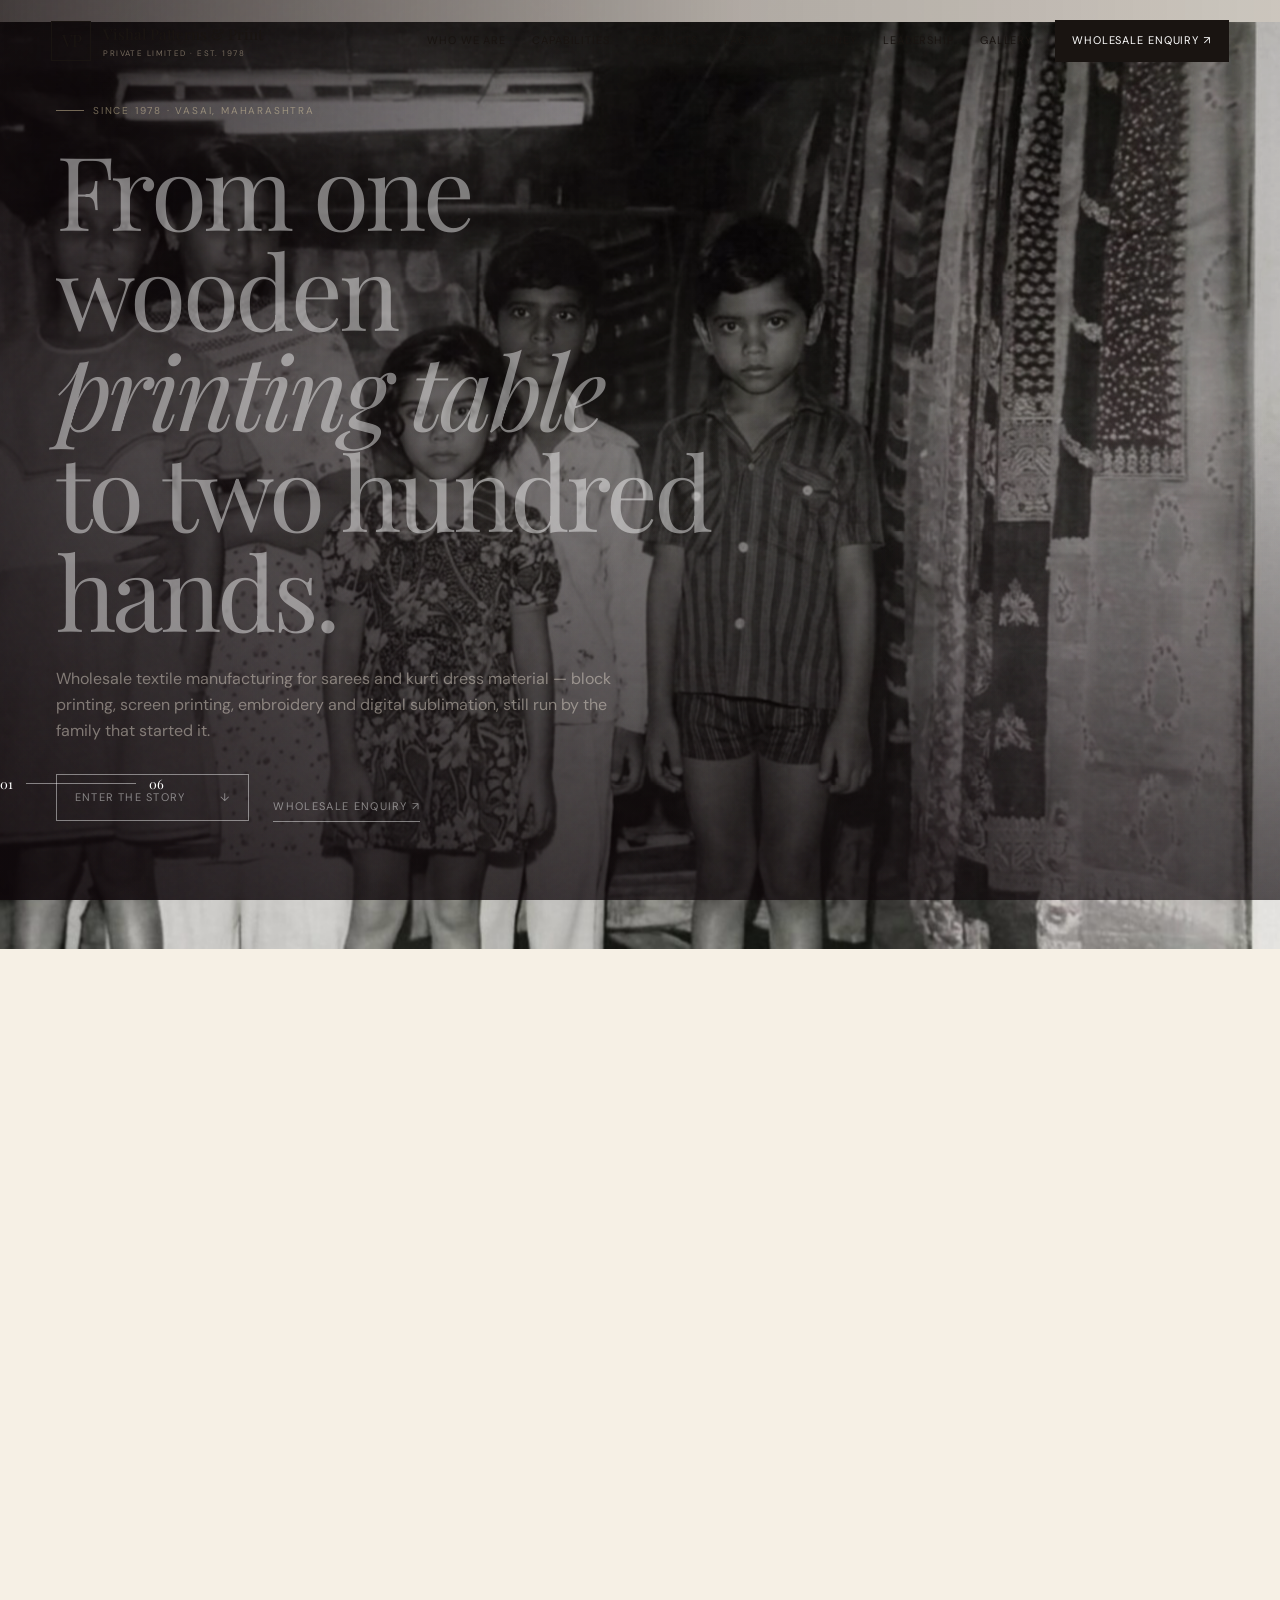
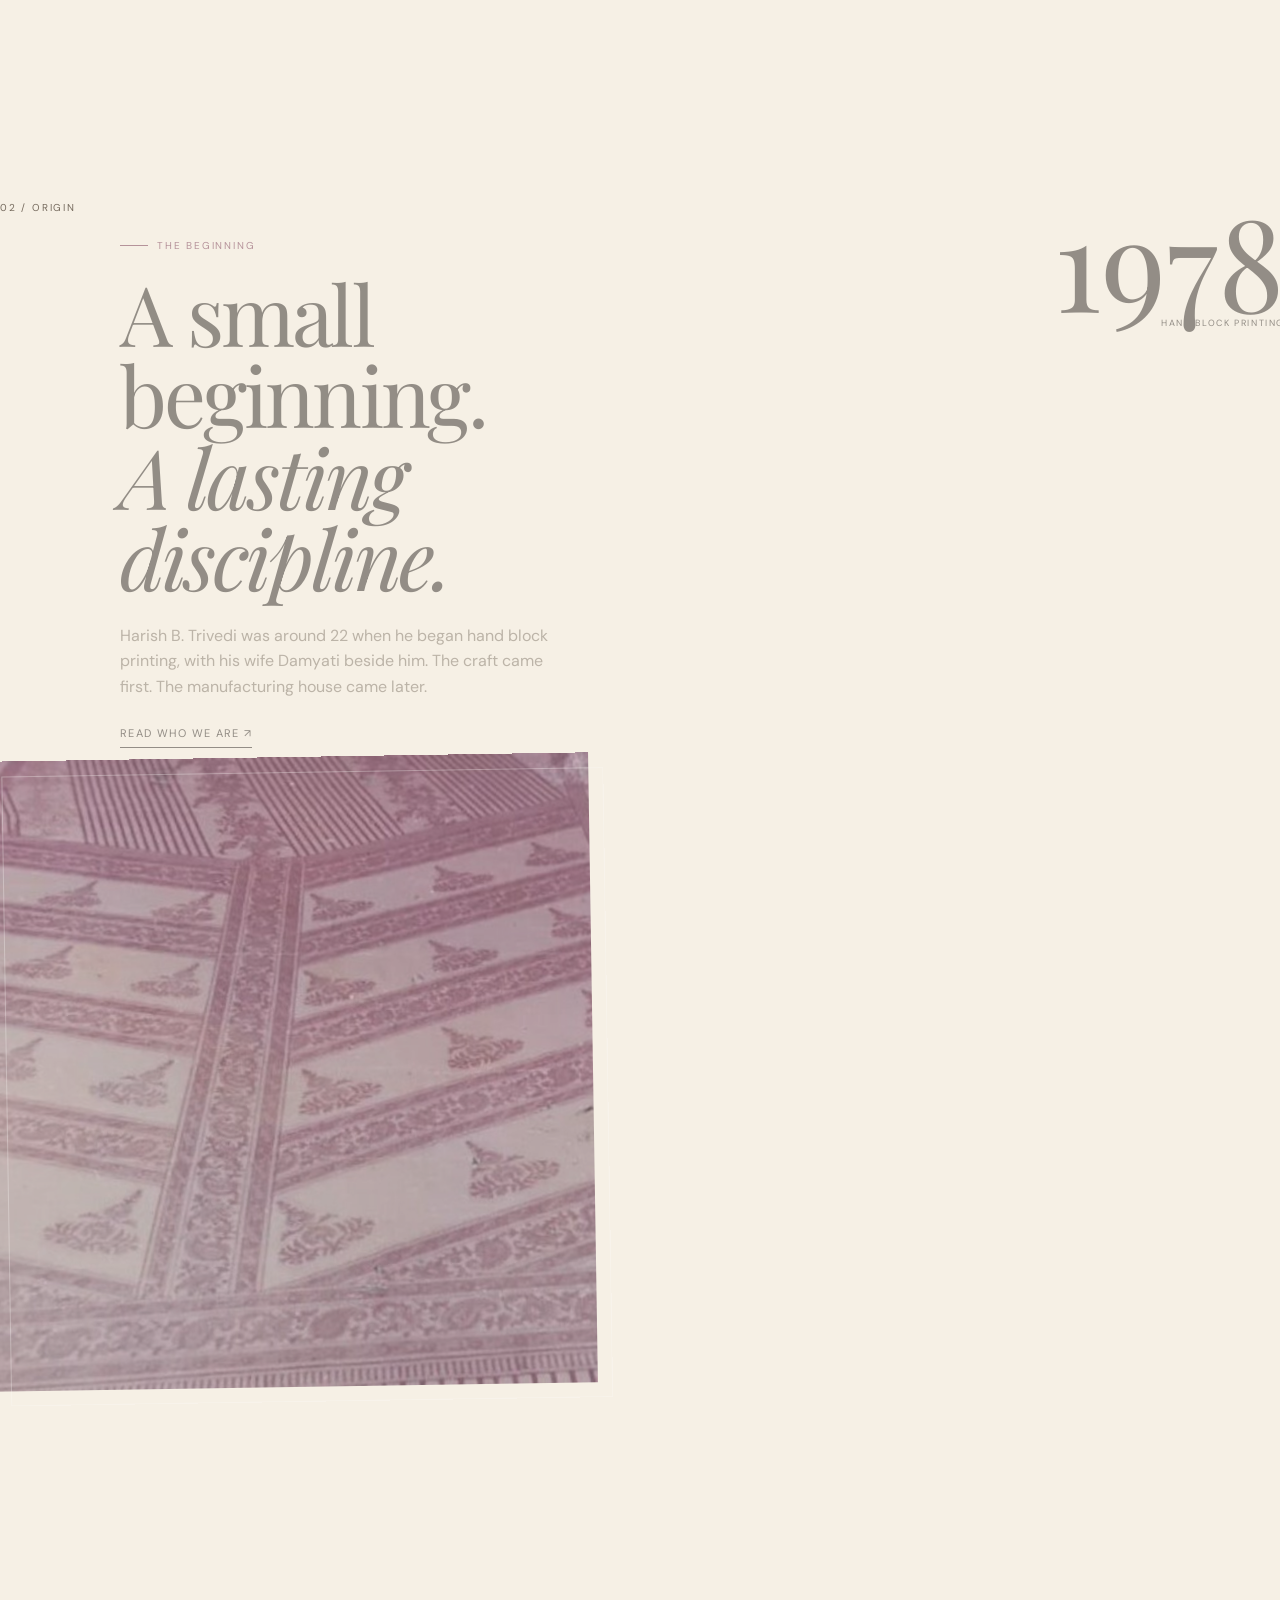
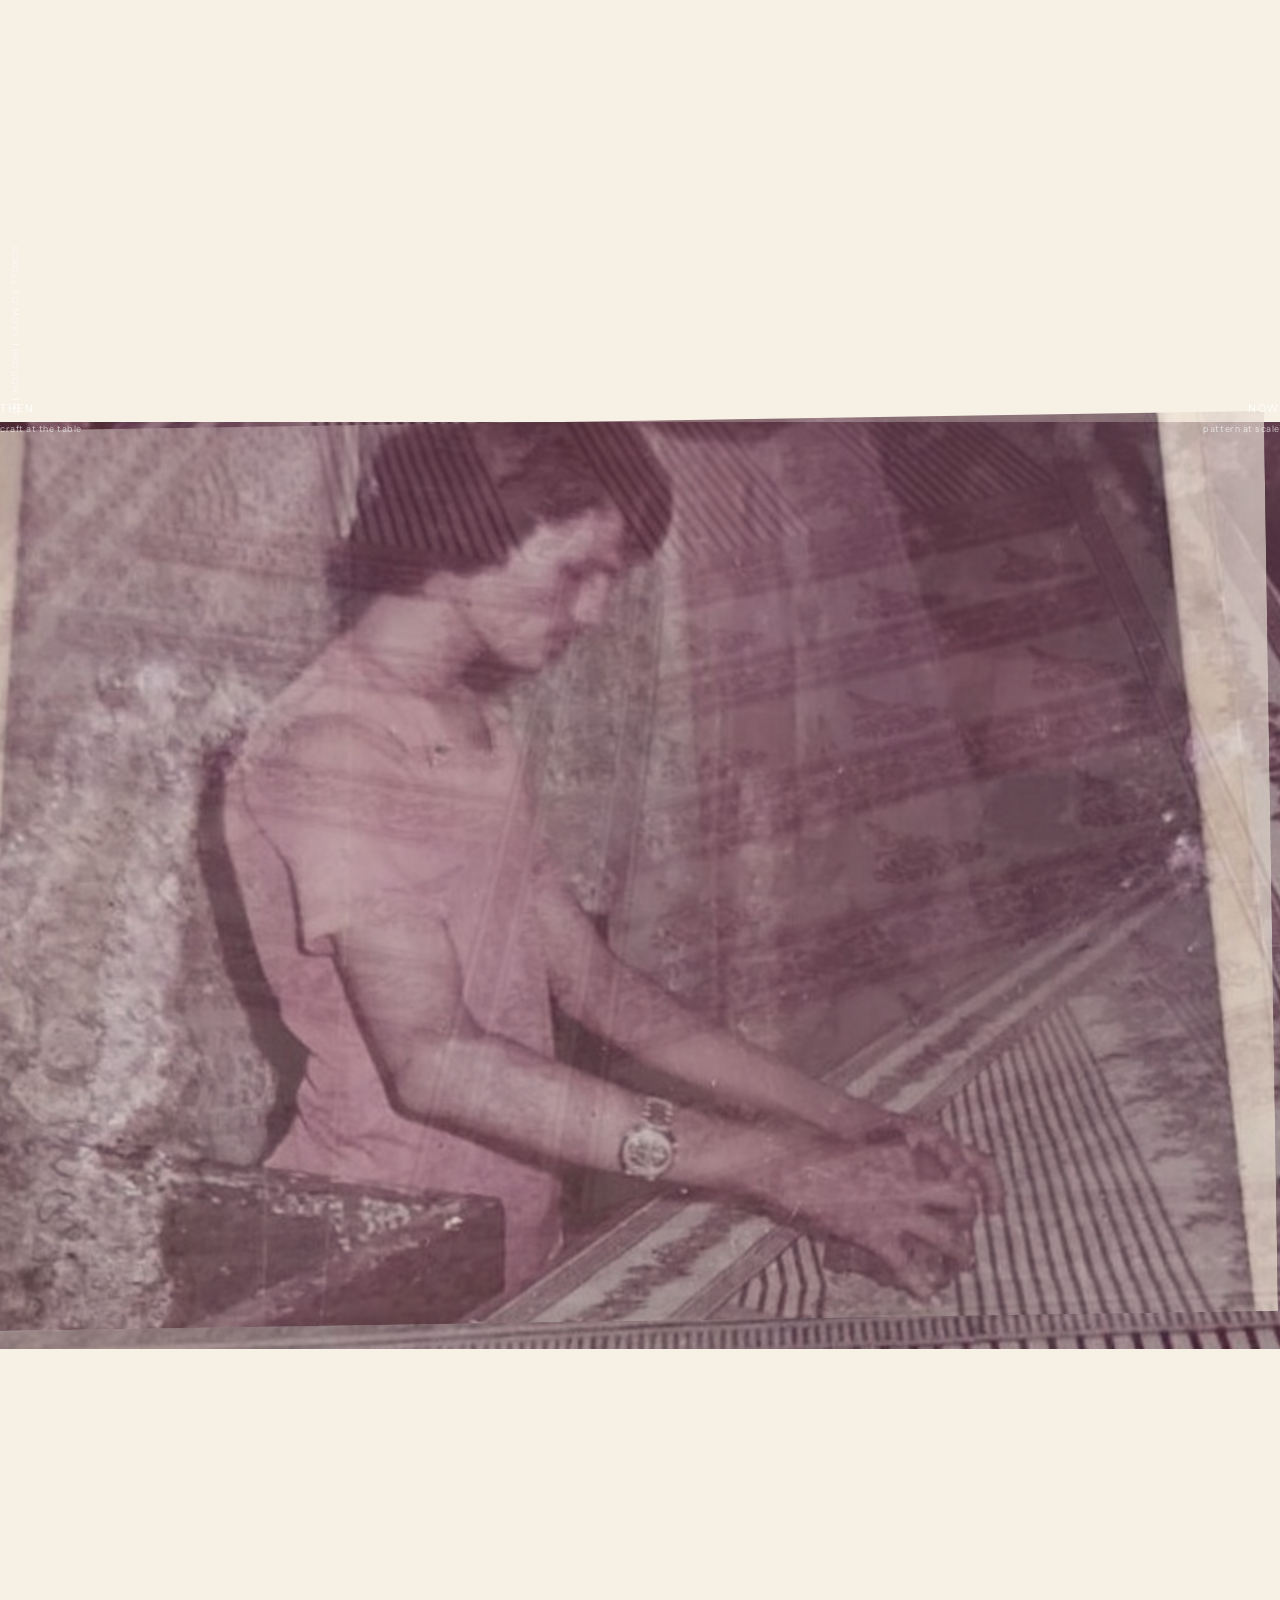
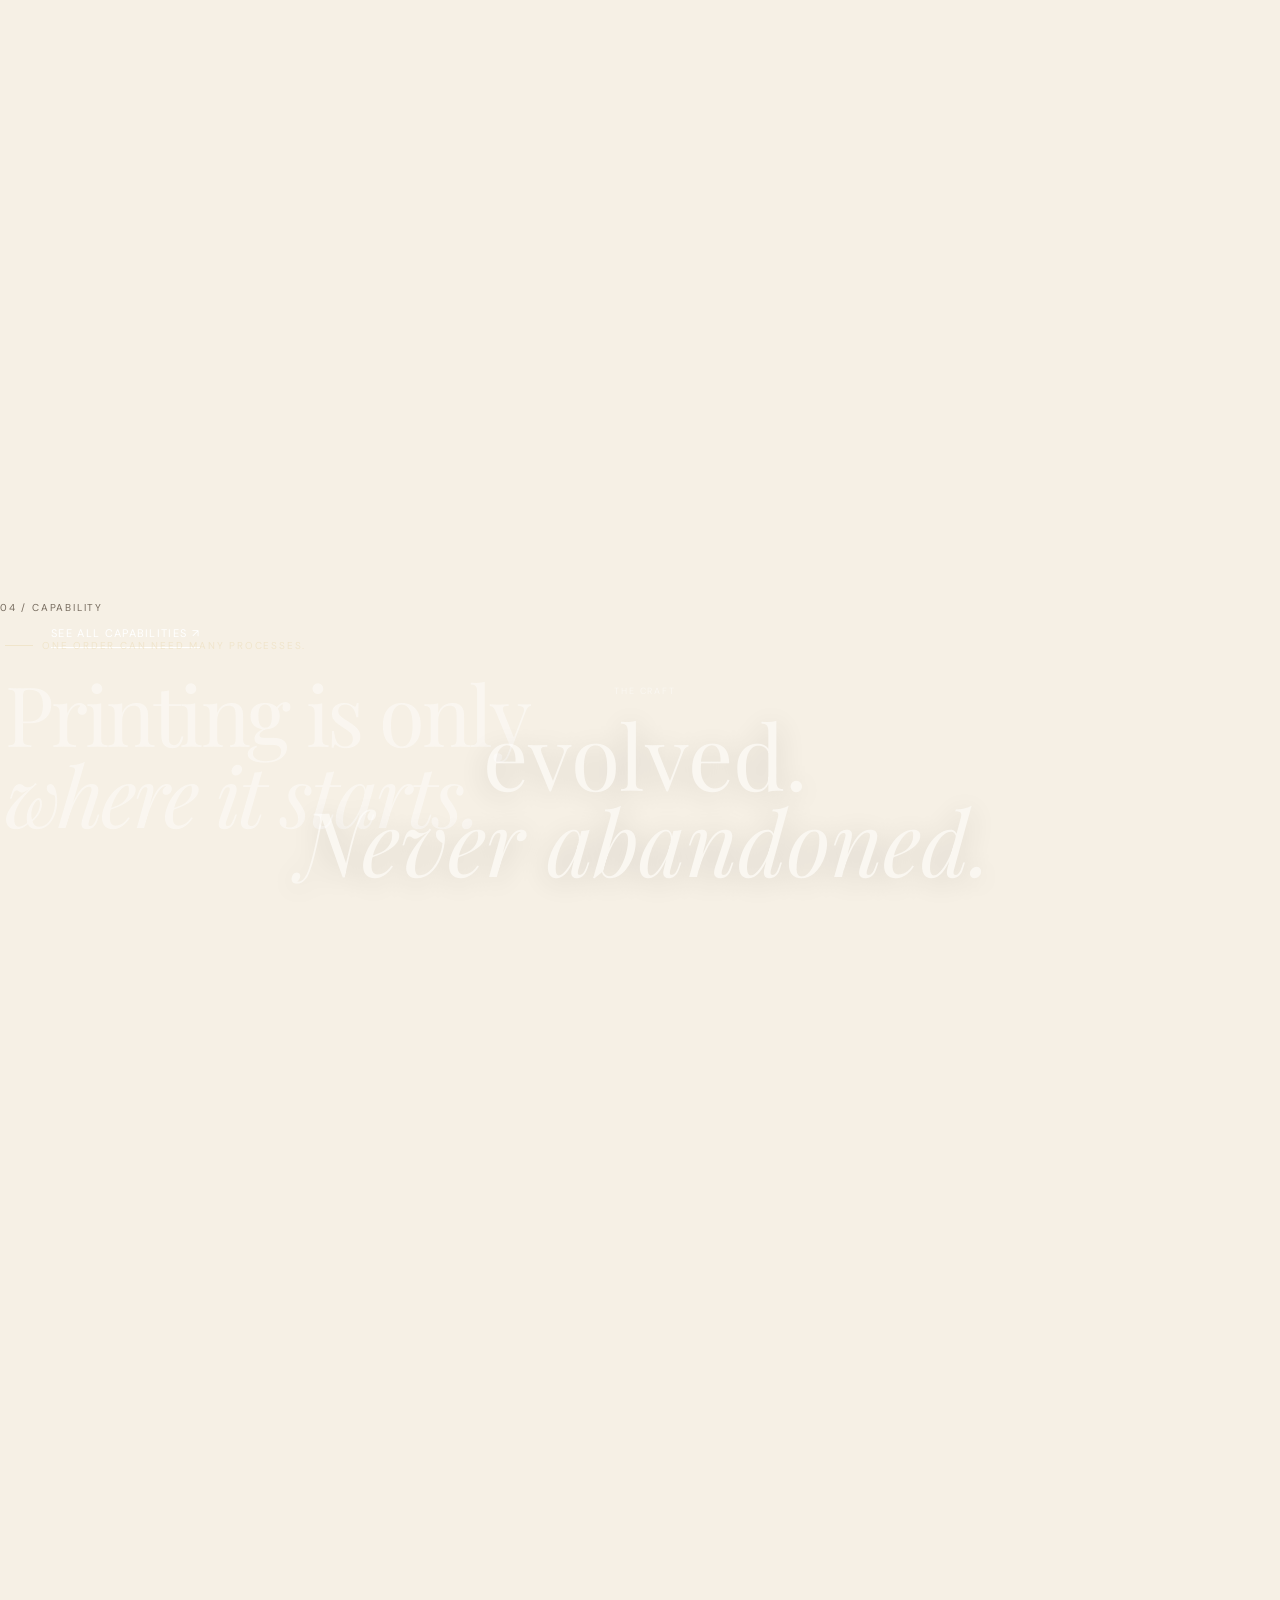
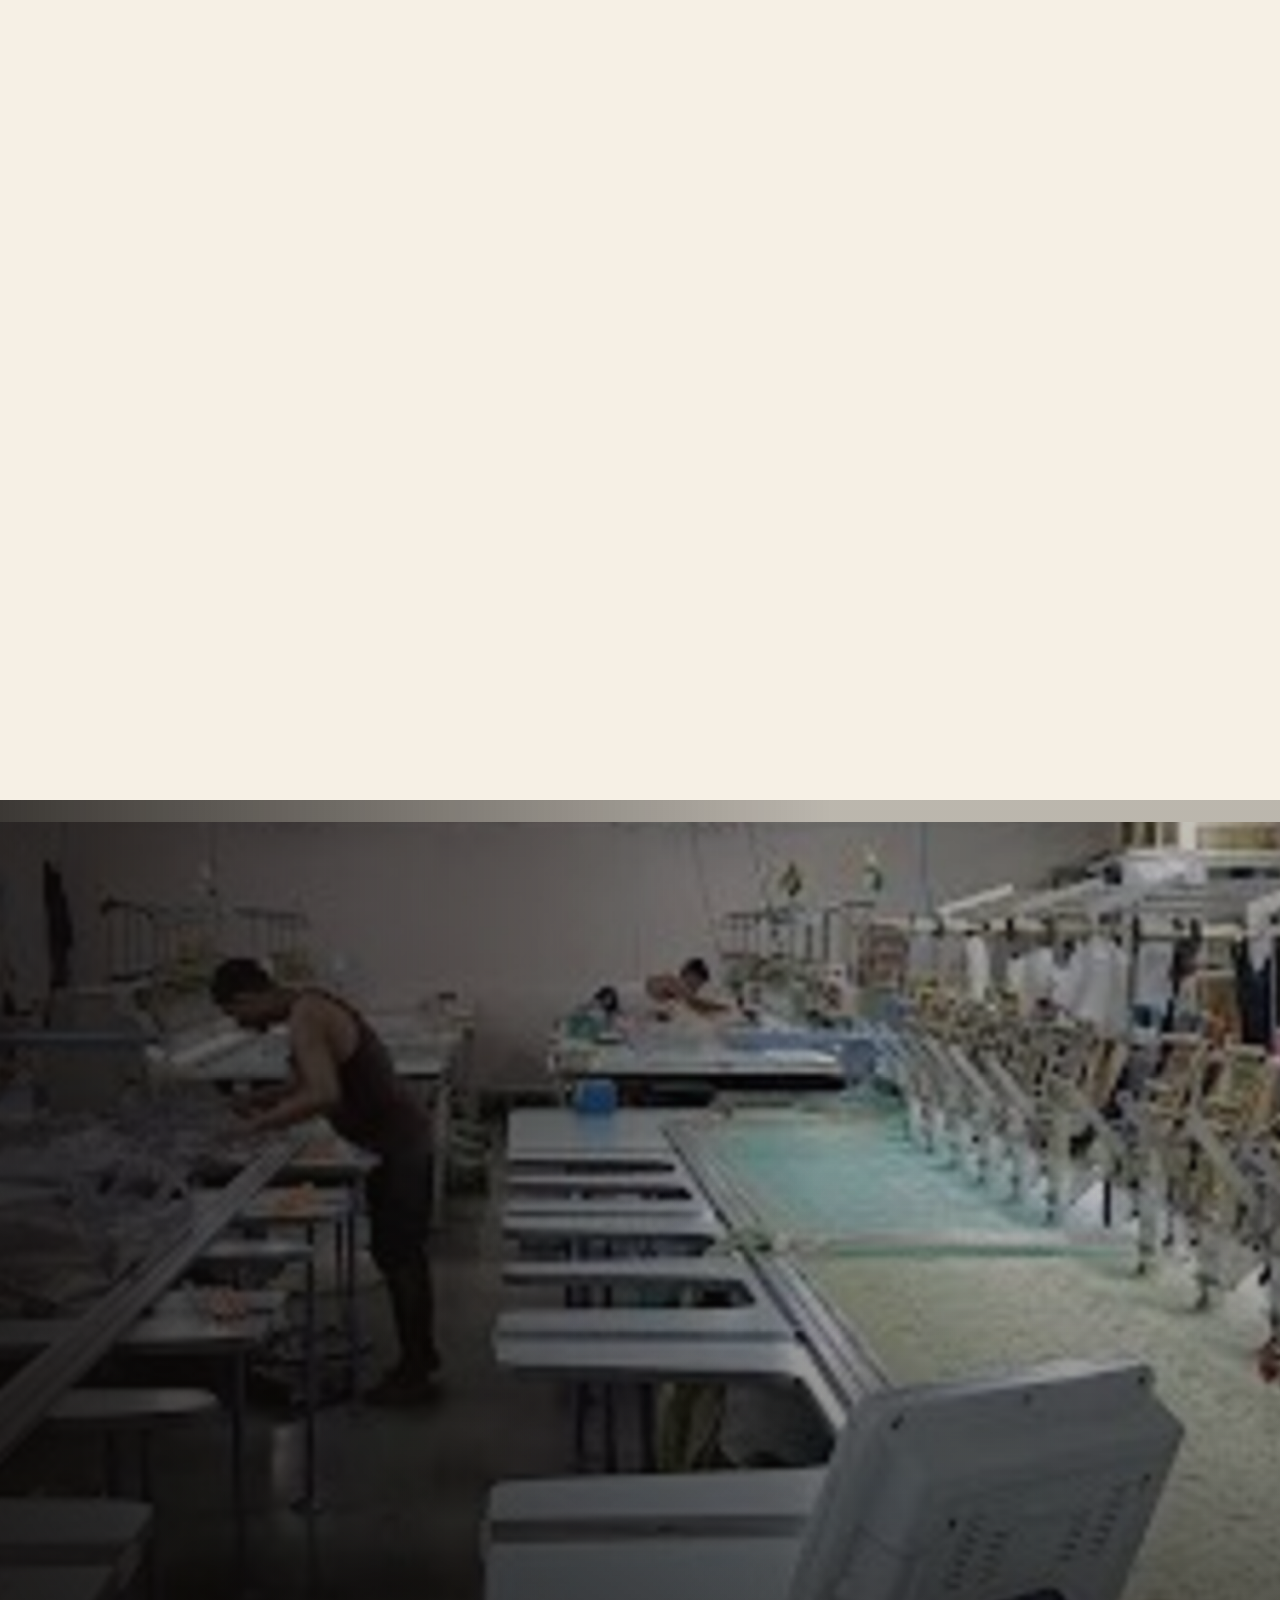
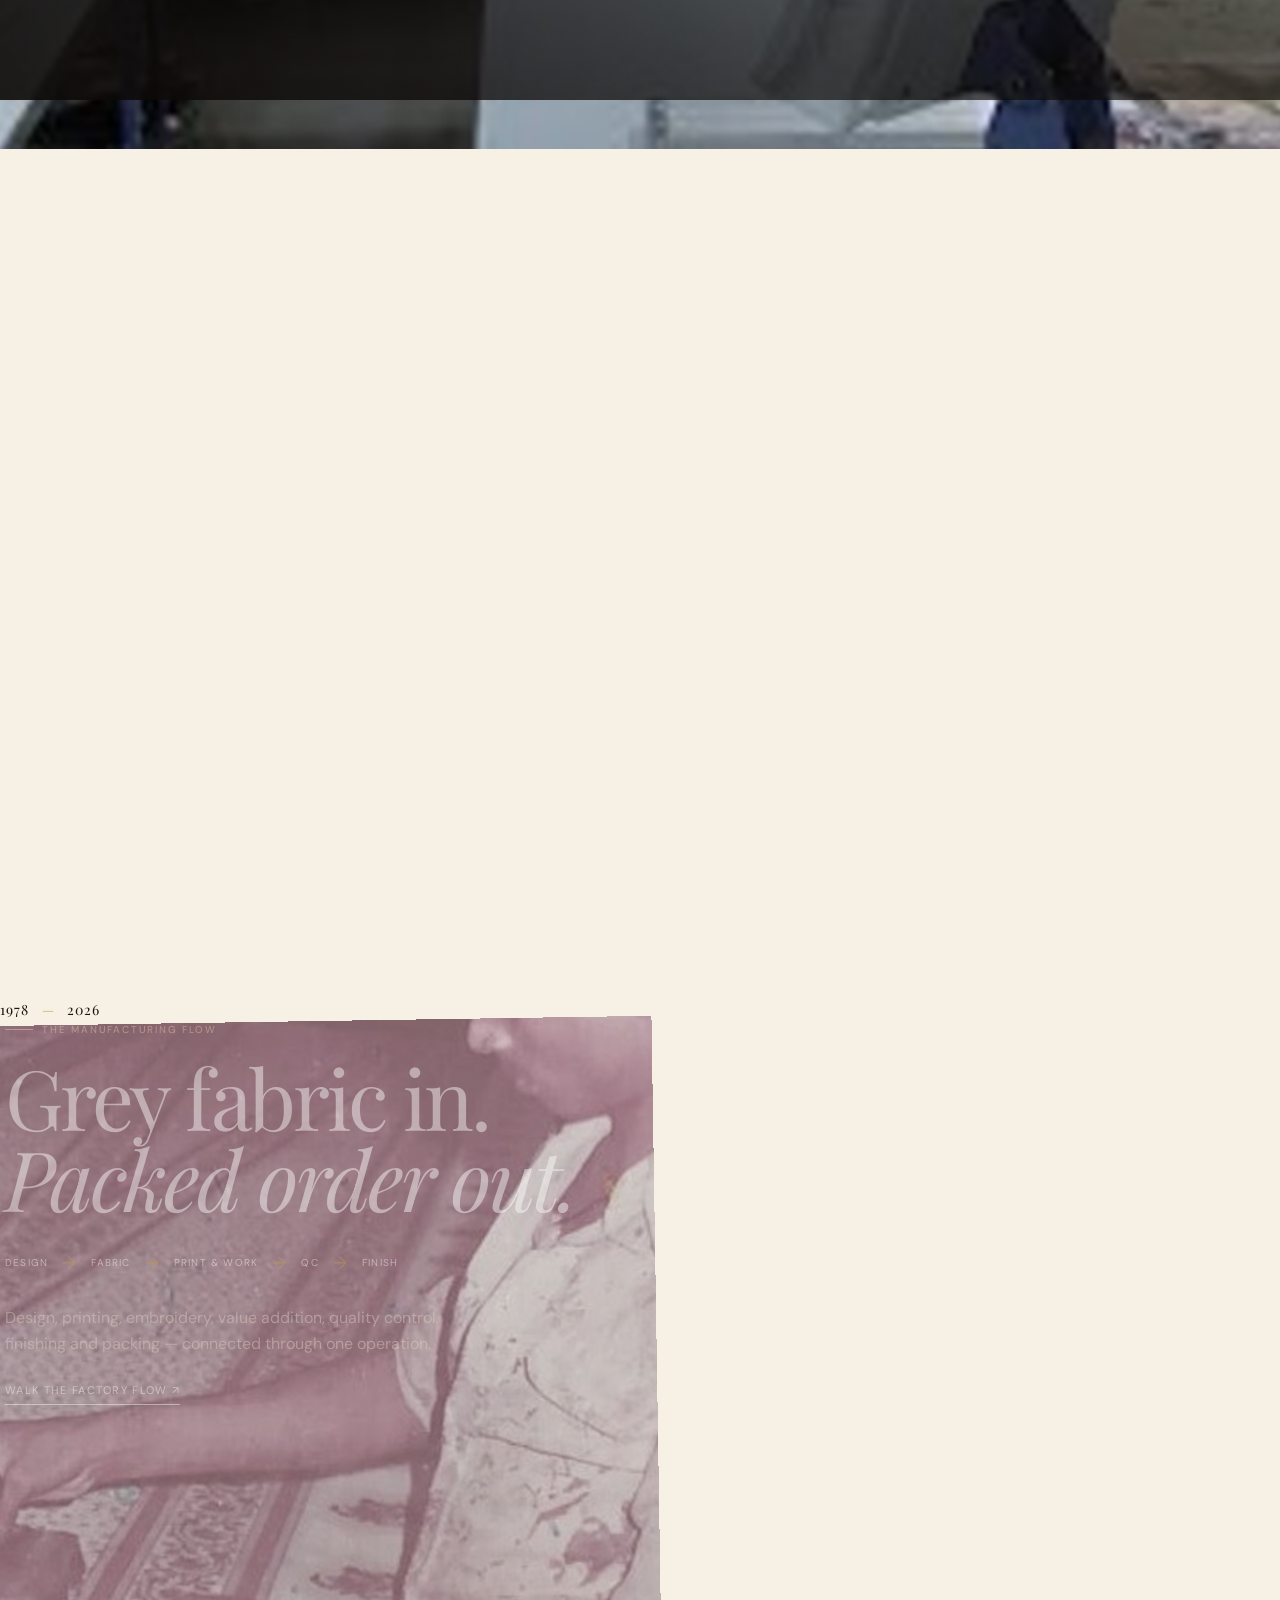
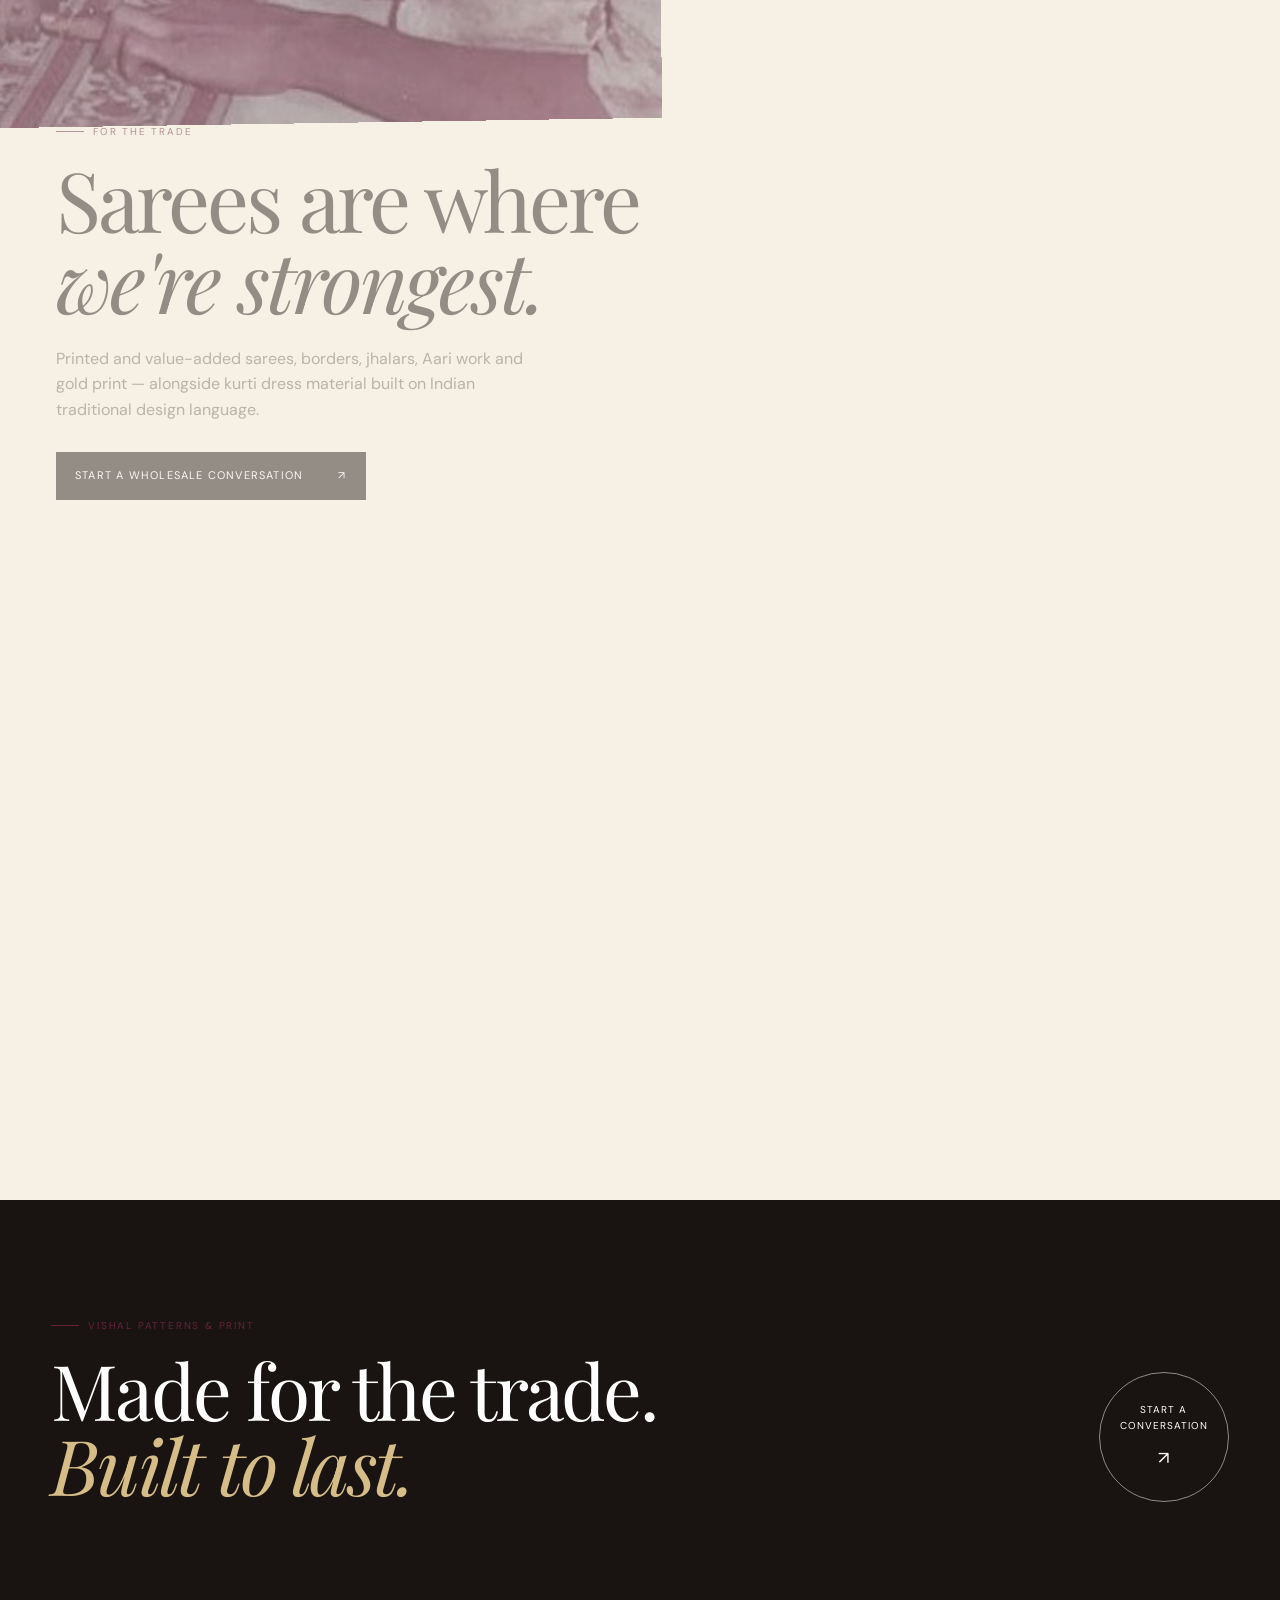
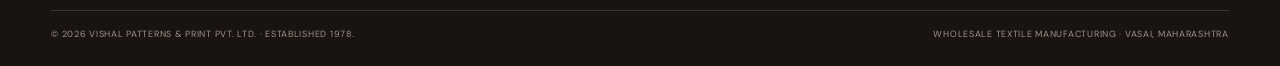
==== commit 6afdb4e4: "Add files via upload" ====
--- a/index.html
+++ b/index.html
@@ -1 +1 @@
-<!doctype html><html lang="en"><head><meta charset="utf-8"><meta name="viewport" content="width=device-width,initial-scale=1"><title>Vishal Patterns & Print — Wholesale Textile Manufacturing Since 1978</title><meta name="description" content="Wholesale saree and kurti fabric manufacturing from Vasai, Maharashtra. A family-run textile manufacturing house since 1978."><link rel="stylesheet" href="style.css"><link rel="preconnect" href="https://fonts.googleapis.com"><link rel="preconnect" href="https://fonts.gstatic.com" crossorigin><link href="https://fonts.googleapis.com/css2?family=DM+Sans:wght@400;500;600&family=Playfair+Display:ital,wght@0,400;0,500;0,600;1,400;1,500&display=swap" rel="stylesheet"></head><body class="home"><nav class="nav" data-nav><a class="brand" href="index.html"><span class="brand-mark">VP</span><span class="brand-copy"><b>Vishal Patterns &amp; Print</b><small>PRIVATE LIMITED · EST. 1978</small></span></a><div class="nav-links"><a href="about.html" class="">Who We Are</a><a href="capabilities.html" class="">Capabilities</a><a href="products.html" class="">Products</a><a href="factory.html" class="">Factory</a><a href="journey.html" class="">Journey</a><a href="leadership.html" class="">Leadership</a><a href="gallery.html" class="">Gallery</a><a href="contact.html" class="nav-cta">Wholesale enquiry <i>↗</i></a></div><button class="nav-burger" aria-label="Open menu"><span></span><span></span><span></span></button></nav><div class="mobile-panel" data-mobile><a href="about.html">Who We Are<span>↗</span></a><a href="capabilities.html">Capabilities<span>↗</span></a><a href="products.html">Products<span>↗</span></a><a href="factory.html">Factory<span>↗</span></a><a href="journey.html">Journey<span>↗</span></a><a href="leadership.html">Leadership<span>↗</span></a><a href="gallery.html">Gallery<span>↗</span></a><a class="mobile-cta" href="contact.html">Wholesale enquiry <span>↗</span></a></div><main><section class="film-hero scene" data-scene data-pin><div class="scene-bg depth-bg"><img src="assets/family-first-factory.jpg" alt=""></div><div class="film-wash"></div><div class="hero-grain"></div><div class="hero-copy depth-fg"><span class="eyebrow light">Since 1978 · Vasai, Maharashtra</span><h1>From one wooden<br><i>printing table</i><br>to two hundred hands.</h1><p>Wholesale textile manufacturing for sarees and kurti dress material — block printing, screen printing, embroidery and digital sublimation, still run by the family that started it.</p><div class="hero-actions"><a class="btn light-btn" href="about.html">Enter the story <span>↓</span></a><a class="text-link light" href="contact.html">Wholesale enquiry ↗</a></div></div><div class="hero-index"><span>01</span><i></i><span>06</span></div><div class="scroll-note"><span>Scroll to move through the story</span><b>↓</b></div></section><section class="cinema scene cream-scene" data-scene data-pin><div class="scene-number">02 / ORIGIN</div><div class="scene-copy left depth-fg"><span class="eyebrow">The beginning</span><h2>A small beginning.<br><i>A lasting discipline.</i></h2><p>Harish B. Trivedi was around 22 when he began hand block printing, with his wife Damyati beside him. The craft came first. The manufacturing house came later.</p><a class="text-link" href="about.html">Read who we are ↗</a></div><div class="origin-photo depth-mid"><img src="assets/block-saree.jpg" alt="Archival textile printing photograph"></div><div class="origin-detail depth-fg"><span>1978</span><small>hand block printing</small></div></section><section class="compare-film scene" data-scene data-pin><div class="compare-old depth-bg"><img src="assets/block-saree.jpg" alt=""></div><div class="compare-new depth-mid"><img src="assets/fabric-detail-01.jpg" alt=""></div><div class="compare-line"></div><div class="compare-label old">THEN <small>craft at the table</small></div><div class="compare-label new">NOW <small>pattern at scale</small></div><div class="compare-title depth-fg"><span>THE CRAFT</span><strong>evolved.<br><i>Never abandoned.</i></strong></div></section><section class="process-film scene wine-scene" data-scene data-pin><div class="scene-number">04 / CAPABILITY</div><div class="process-intro depth-fg"><span class="eyebrow light">One order can need many processes.</span><h2>Printing is only<br><i>where it starts.</i></h2></div><div class="process-stack depth-mid"><article><span>01</span><b>Screen &amp; pigment</b><em>production-scale printing</em></article><article><span>02</span><b>Digital sublimation</b><em>fine, detailed colour</em></article><article><span>03</span><b>Computer embroidery</b><em>borders &amp; motifs</em></article><article><span>04</span><b>Aari &amp; chain stitch</b><em>surface value addition</em></article></div><a class="text-link light process-link" href="capabilities.html">See all capabilities ↗</a></section><section class="factory-film scene" data-scene data-pin><div class="factory-image depth-bg"><img src="assets/embroidery-unit.jpg" alt="Embroidery production floor"></div><div class="factory-overlay"></div><div class="factory-copy depth-fg"><span class="eyebrow light">The manufacturing flow</span><h2>Grey fabric in.<br><i>Packed order out.</i></h2><div class="flow-line"><span>Design</span><i>→</i><span>Fabric</span><i>→</i><span>Print &amp; work</span><i>→</i><span>QC</span><i>→</i><span>Finish</span></div><p>Design, printing, embroidery, value addition, quality control, finishing and packing — connected through one operation.</p><a class="text-link light" href="factory.html">Walk the factory flow ↗</a></div></section><section class="final-film scene cream-scene" data-scene data-pin><div class="final-art depth-mid"><img src="assets/fabric-detail-02.jpg" alt="Textile surface detail"></div><div class="final-copy depth-fg"><span class="eyebrow">For the trade</span><h2>Sarees are where<br><i>we're strongest.</i></h2><p>Printed and value-added sarees, borders, jhalars, Aari work and gold print — alongside kurti dress material built on Indian traditional design language.</p><a class="btn dark-btn" href="contact.html">Start a wholesale conversation <span>↗</span></a></div><div class="final-year">1978 <span>—</span> 2026</div></section></main><footer class="footer"><div class="footer-top"><div><span class="eyebrow">Vishal Patterns &amp; Print</span><h2>Made for the trade.<br><em>Built to last.</em></h2></div><a class="circle-cta" href="contact.html"><span>Start a<br>conversation</span><b>↗</b></a></div><div class="footer-bottom"><span>© 2026 Vishal Patterns &amp; Print Pvt. Ltd. · Established 1978.</span><span>Wholesale textile manufacturing · Vasai, Maharashtra</span></div></footer><script src="main.js"></script></body></html>+<!doctype html><html lang="en"><head><meta charset="utf-8"><meta name="viewport" content="width=device-width,initial-scale=1"><title>Vishal Patterns & Print — Wholesale Textile Manufacturing Since 1978</title><meta name="description" content="Wholesale saree and kurti fabric manufacturing from Vasai, Maharashtra. A family-run textile manufacturing house since 1978."><link rel="stylesheet" href="style.css"><link rel="preconnect" href="https://fonts.googleapis.com"><link rel="preconnect" href="https://fonts.gstatic.com" crossorigin><link href="https://fonts.googleapis.com/css2?family=DM+Sans:wght@400;500;600&family=Playfair+Display:ital,wght@0,400;0,500;0,600;1,400;1,500&display=swap" rel="stylesheet"></head><body class="home"><nav class="nav" data-nav><a class="brand" href="index.html"><span class="brand-mark">VP</span><span class="brand-copy"><b>Vishal Patterns &amp; Print</b><small>PRIVATE LIMITED · EST. 1978</small></span></a><div class="nav-links"><a href="about.html" class="">Who We Are</a><a href="capabilities.html" class="">Capabilities</a><a href="products.html" class="">Products</a><a href="factory.html" class="">Factory</a><a href="journey.html" class="">Journey</a><a href="leadership.html" class="">Leadership</a><a href="gallery.html" class="">Gallery</a><a href="contact.html" class="nav-cta">Wholesale enquiry <i>↗</i></a></div><button class="nav-burger" aria-label="Open menu"><span></span><span></span><span></span></button></nav><div class="mobile-panel" data-mobile><a href="about.html">Who We Are<span>↗</span></a><a href="capabilities.html">Capabilities<span>↗</span></a><a href="products.html">Products<span>↗</span></a><a href="factory.html">Factory<span>↗</span></a><a href="journey.html">Journey<span>↗</span></a><a href="leadership.html">Leadership<span>↗</span></a><a href="gallery.html">Gallery<span>↗</span></a><a class="mobile-cta" href="contact.html">Wholesale enquiry <span>↗</span></a></div><main><section class="film-hero scene" data-scene data-pin><div class="scene-bg depth-bg"><img src="assets/review-temp-09.jpg" alt=""></div><div class="film-wash"></div><div class="hero-grain"></div><div class="hero-copy depth-fg"><span class="eyebrow light">Since 1978 · Vasai, Maharashtra</span><h1>From one wooden<br><i>printing table</i><br>to two hundred hands.</h1><p>Wholesale textile manufacturing for sarees and kurti dress material — block printing, screen printing, embroidery and digital sublimation, still run by the family that started it.</p><div class="hero-actions"><a class="btn light-btn" href="about.html">Enter the story <span>↓</span></a><a class="text-link light" href="contact.html">Wholesale enquiry ↗</a></div></div><div class="hero-index"><span>01</span><i></i><span>06</span></div><div class="scroll-note"><span>Scroll to move through the story</span><b>↓</b></div></section><section class="cinema scene cream-scene" data-scene data-pin><div class="scene-number">02 / ORIGIN</div><div class="scene-copy left depth-fg"><span class="eyebrow">The beginning</span><h2>A small beginning.<br><i>A lasting discipline.</i></h2><p>Harish B. Trivedi was around 22 when he began hand block printing, with his wife Damyati beside him. The craft came first. The manufacturing house came later.</p><a class="text-link" href="about.html">Read who we are ↗</a></div><div class="origin-photo depth-mid"><img src="assets/review-temp-04.jpg" alt="Archival textile printing photograph"></div><div class="origin-detail depth-fg"><span>1978</span><small>hand block printing</small></div></section><section class="compare-film scene" data-scene data-pin><div class="compare-old depth-bg"><img src="assets/review-temp-04.jpg" alt=""></div><div class="compare-new depth-mid"><img src="assets/review-temp-05.jpg" alt=""></div><div class="compare-line"></div><div class="compare-label old">THEN <small>craft at the table</small></div><div class="compare-label new">NOW <small>pattern at scale</small></div><div class="compare-title depth-fg"><span>THE CRAFT</span><strong>evolved.<br><i>Never abandoned.</i></strong></div></section><section class="process-film scene wine-scene" data-scene data-pin><div class="scene-number">04 / CAPABILITY</div><div class="process-intro depth-fg"><span class="eyebrow light">One order can need many processes.</span><h2>Printing is only<br><i>where it starts.</i></h2></div><div class="process-stack depth-mid"><article><span>01</span><b>Screen &amp; pigment</b><em>production-scale printing</em></article><article><span>02</span><b>Digital sublimation</b><em>fine, detailed colour</em></article><article><span>03</span><b>Computer embroidery</b><em>borders &amp; motifs</em></article><article><span>04</span><b>Aari &amp; chain stitch</b><em>surface value addition</em></article></div><a class="text-link light process-link" href="capabilities.html">See all capabilities ↗</a></section><section class="factory-film scene" data-scene data-pin><div class="factory-image depth-bg"><img src="assets/review-temp-08.jpg" alt="Embroidery production floor"></div><div class="factory-overlay"></div><div class="factory-copy depth-fg"><span class="eyebrow light">The manufacturing flow</span><h2>Grey fabric in.<br><i>Packed order out.</i></h2><div class="flow-line"><span>Design</span><i>→</i><span>Fabric</span><i>→</i><span>Print &amp; work</span><i>→</i><span>QC</span><i>→</i><span>Finish</span></div><p>Design, printing, embroidery, value addition, quality control, finishing and packing — connected through one operation.</p><a class="text-link light" href="factory.html">Walk the factory flow ↗</a></div></section><section class="final-film scene cream-scene" data-scene data-pin><div class="final-art depth-mid"><img src="assets/review-temp-06.jpg" alt="Textile surface detail"></div><div class="final-copy depth-fg"><span class="eyebrow">For the trade</span><h2>Sarees are where<br><i>we're strongest.</i></h2><p>Printed and value-added sarees, borders, jhalars, Aari work and gold print — alongside kurti dress material built on Indian traditional design language.</p><a class="btn dark-btn" href="contact.html">Start a wholesale conversation <span>↗</span></a></div><div class="final-year">1978 <span>—</span> 2026</div></section></main><footer class="footer"><div class="footer-top"><div><span class="eyebrow">Vishal Patterns &amp; Print</span><h2>Made for the trade.<br><em>Built to last.</em></h2></div><a class="circle-cta" href="contact.html"><span>Start a<br>conversation</span><b>↗</b></a></div><div class="footer-bottom"><span>© 2026 Vishal Patterns &amp; Print Pvt. Ltd. · Established 1978.</span><span>Wholesale textile manufacturing · Vasai, Maharashtra</span></div></footer><script src="main.js"></script></body></html>
--- a/style.css
+++ b/style.css
@@ -16,3 +16,53 @@
 .scene-stage>.intro-grid{top:18vh;left:var(--pad)}.scene-stage>.intro-image{right:5vw;bottom:8vh}.scene-stage>.story-image{inset:0}.scene-stage>.story-panel{top:19vh}.scene-stage>.people-head{top:15vh}.scene-stage>.people-rail{top:43vh}.scene-stage>.cap-title{top:15vh}.scene-stage>.cap-orbit{top:40vh;bottom:10vh}.scene-stage>.value-photo{inset:0}.scene-stage>.value-copy{top:22vh}.scene-stage>.product-hero{inset:0}.scene-stage>.product-copy{top:22vh}.scene-stage>.design-grid{top:18vh}.scene-stage>.design-copy{top:17vh}.scene-stage>.sequence-copy{top:18vh}.scene-stage>.sequence-steps{top:19vh}.scene-stage>.qc-image{inset:0}.scene-stage>.qc-copy{top:22vh}.scene-stage>.journey-line{top:15vh;bottom:12vh}.scene-stage>.journey-item{top:auto}.scene-stage>.j1{top:14vh}.scene-stage>.j2{top:43vh}.scene-stage>.j3{top:75vh}.scene-stage>.j4{top:108vh}.scene-stage>.j5{top:142vh}.scene-stage>.lead-head{top:14vh}.scene-stage>.lead-cards{top:35vh}.scene-stage>.gallery-toolbar{top:12vh;left:var(--pad);right:var(--pad)}.scene-stage>.gallery-wall{top:22vh;left:var(--pad);right:var(--pad);bottom:5vh}.scene-stage>.contact-title{top:22vh}.scene-stage>.contact-art{top:14vh}.scene-stage>.contact-info{top:18vh;left:var(--pad)}.scene-stage>.enquiry{top:15vh;right:var(--pad);width:42vw}
 @media(max-width:900px){.scene[data-pin]{height:175svh;min-height:175svh}.scene-stage{height:100svh}.scene-stage>.scene-bg,.scene-stage>.film-wash,.scene-stage>.hero-grain,.scene-stage>.compare-old,.scene-stage>.compare-new,.scene-stage>.factory-image,.scene-stage>.factory-overlay,.scene-stage>.story-image,.scene-stage>.value-photo,.scene-stage>.product-hero,.scene-stage>.qc-image{inset:-5%;width:110%;height:110%}.scene-stage>.intro-grid{top:17vh;left:22px}.scene-stage>.intro-image{right:8vw;bottom:7vh}.scene-stage>.story-image{inset:0 auto auto;width:100%;height:58%}.scene-stage>.story-panel{left:22px;right:22px;top:60%;width:auto}.scene-stage>.people-head{left:22px;top:10vh}.scene-stage>.people-rail{left:22px;right:0;top:37vh;width:auto}.scene-stage>.cap-title{left:22px;top:12vh}.scene-stage>.cap-orbit{inset:32vh 22px 10vh}.scene-stage>.value-photo{inset:0 auto auto;width:100%;height:55%}.scene-stage>.value-copy{left:22px;right:22px;top:53%;width:auto}.scene-stage>.product-hero{inset:0 auto auto;width:100%;height:55%}.scene-stage>.product-copy{left:22px;right:22px;top:60%;width:auto}.scene-stage>.design-copy{left:22px;top:13vh}.scene-stage>.design-grid{left:22px;right:22px;top:42vh}.scene-stage>.sequence-copy{left:22px;right:22px;top:13vh;width:auto}.scene-stage>.sequence-steps{left:22px;right:auto;top:60vh}.scene-stage>.qc-image{inset:0 auto auto;width:100%;height:56%}.scene-stage>.qc-copy{left:22px;right:22px;top:52%;width:auto}.scene-stage>.journey-line{left:22px;top:10vh;bottom:8vh}.scene-stage>.j1{left:50px!important;top:12vh}.scene-stage>.j2{left:50px!important;top:54vh}.scene-stage>.j3{left:50px!important;top:95vh}.scene-stage>.j4{left:50px!important;top:137vh}.scene-stage>.j5{left:50px!important;top:180vh}.scene-stage>.lead-head{left:22px;top:11vh}.scene-stage>.lead-cards{left:22px;right:22px;top:35vh}.scene-stage>.gallery-toolbar{left:22px;right:22px;top:9vh}.scene-stage>.gallery-wall{left:22px;right:22px;top:21vh;bottom:4vh}.scene-stage>.contact-title{left:22px;right:22px;top:15vh;width:auto}.scene-stage>.contact-art{right:5vw;top:55vh;width:67vw;height:37vh}.scene-stage>.contact-info{left:22px;right:22px;top:10vh}.scene-stage>.enquiry{left:22px;right:22px;top:50vh;width:auto}.scene-stage>.manifesto,.scene-stage>.closing-strip,.scene-stage>.lead-quote{padding:16vh 22px}}
 @media(max-width:900px){.archive-heading{left:22px;right:22px;top:9vh;width:auto}.archive-strip{left:22px;right:22px;top:42vh;bottom:5vh;grid-template-columns:1.15fr .85fr;gap:10px}.archive-strip figure:nth-child(1){height:47vh}.archive-strip figure:nth-child(2){height:34vh;transform:translateY(4vh) rotate(1deg)}.archive-strip figure:nth-child(3){height:38vh;transform:translateY(0) rotate(-1deg)}.journey-photo{width:min(220px,62vw);height:17vh}.journey-item.j2 .journey-photo{transform:translateX(2vw) rotate(1deg)}.journey-item.j3 .journey-photo{transform:translateX(0) rotate(-1deg)}}
+
+/* ============================================================
+   REVIEW FRAME — cinematic content never touches the viewport edge
+   ============================================================ */
+:root{--frame-gap:clamp(20px,2.8vw,42px)}
+.scene[data-pin] > .scene-stage{
+  width:calc(100% - (var(--frame-gap) * 2));
+  margin-left:var(--frame-gap);
+  margin-right:var(--frame-gap);
+  border-left:1px solid rgba(25,20,17,.08);
+  border-right:1px solid rgba(25,20,17,.08);
+}
+.scene[data-pin] > .scene-stage .scene-bg,
+.scene[data-pin] > .scene-stage .compare-old,
+.scene[data-pin] > .scene-stage .compare-new,
+.scene[data-pin] > .scene-stage .factory-image,
+.scene[data-pin] > .scene-stage .value-photo,
+.scene[data-pin] > .scene-stage .product-hero,
+.scene[data-pin] > .scene-stage .qc-image,
+.scene[data-pin] > .scene-stage .story-image{
+  inset:-5%;width:110%;height:110%;
+}
+/* Keep ordinary page imagery inside a deliberate editorial frame too. */
+.page-intro,.gallery-film,.contact-form,.two-eras,.closing-strip,.manifesto,.lead-quote{
+  padding-left:var(--frame-gap)!important;
+  padding-right:var(--frame-gap)!important;
+}
+@media(max-width:900px){
+  :root{--frame-gap:18px}
+  .scene[data-pin] > .scene-stage{width:calc(100% - 36px);margin-left:18px;margin-right:18px}
+}
+.review-strip{padding:0 var(--frame-gap) 12vh;background:var(--paper)}
+.review-strip-grid{display:grid;grid-template-columns:1.4fr .8fr 1fr;gap:14px;max-width:1280px;margin:auto}
+.review-strip figure{height:42vh;margin:0;overflow:hidden}
+.review-strip figure:nth-child(2){transform:translateY(7vh)}
+.review-strip img{width:100%;height:100%;object-fit:cover;filter:saturate(.78)}
+@media(max-width:900px){.review-strip{padding:0 18px 10vh}.review-strip-grid{grid-template-columns:1fr 1fr;gap:8px}.review-strip figure{height:30vh}.review-strip figure:first-child{grid-column:span 2;height:38vh}.review-strip figure:nth-child(2){transform:none}}
+.review-page{background:var(--paper)}
+.review-main{padding:calc(var(--nav) + 18px) var(--frame-gap) 40px;display:grid;gap:28px}
+.review-scene{position:relative;min-height:78vh;overflow:hidden;background:var(--ink);color:#fff;isolation:isolate}
+.review-scene:after{content:"";position:absolute;inset:0;background:linear-gradient(90deg,rgba(10,7,6,.72),rgba(10,7,6,.12) 72%);z-index:1}
+.review-scene.light{background:var(--cream);color:var(--ink)}
+.review-scene.light:after{background:linear-gradient(90deg,rgba(40,25,18,.22),rgba(40,25,18,0) 72%)}
+.review-scene.wine{background:var(--wine)}
+.review-scene img{position:absolute;inset:0;width:100%;height:100%;object-fit:cover;filter:saturate(.78);z-index:0}
+.review-copy{position:absolute;left:clamp(24px,5vw,70px);bottom:clamp(30px,8vh,80px);max-width:min(720px,75%);z-index:2}
+.review-copy h1,.review-copy h2{font-family:var(--serif);font-weight:400;letter-spacing:-.035em;line-height:.95;font-size:clamp(48px,7vw,108px);margin:16px 0 20px}
+.review-copy p{max-width:520px;color:#eee4d7;font-size:15px}
+.review-scene.light .review-copy p{color:var(--muted)}
+@media(max-width:900px){.review-main{padding-left:18px;padding-right:18px}.review-scene{min-height:72vh}.review-copy{left:22px;right:22px;max-width:none;bottom:34px}.review-copy h1,.review-copy h2{font-size:clamp(44px,12vw,72px)}}
